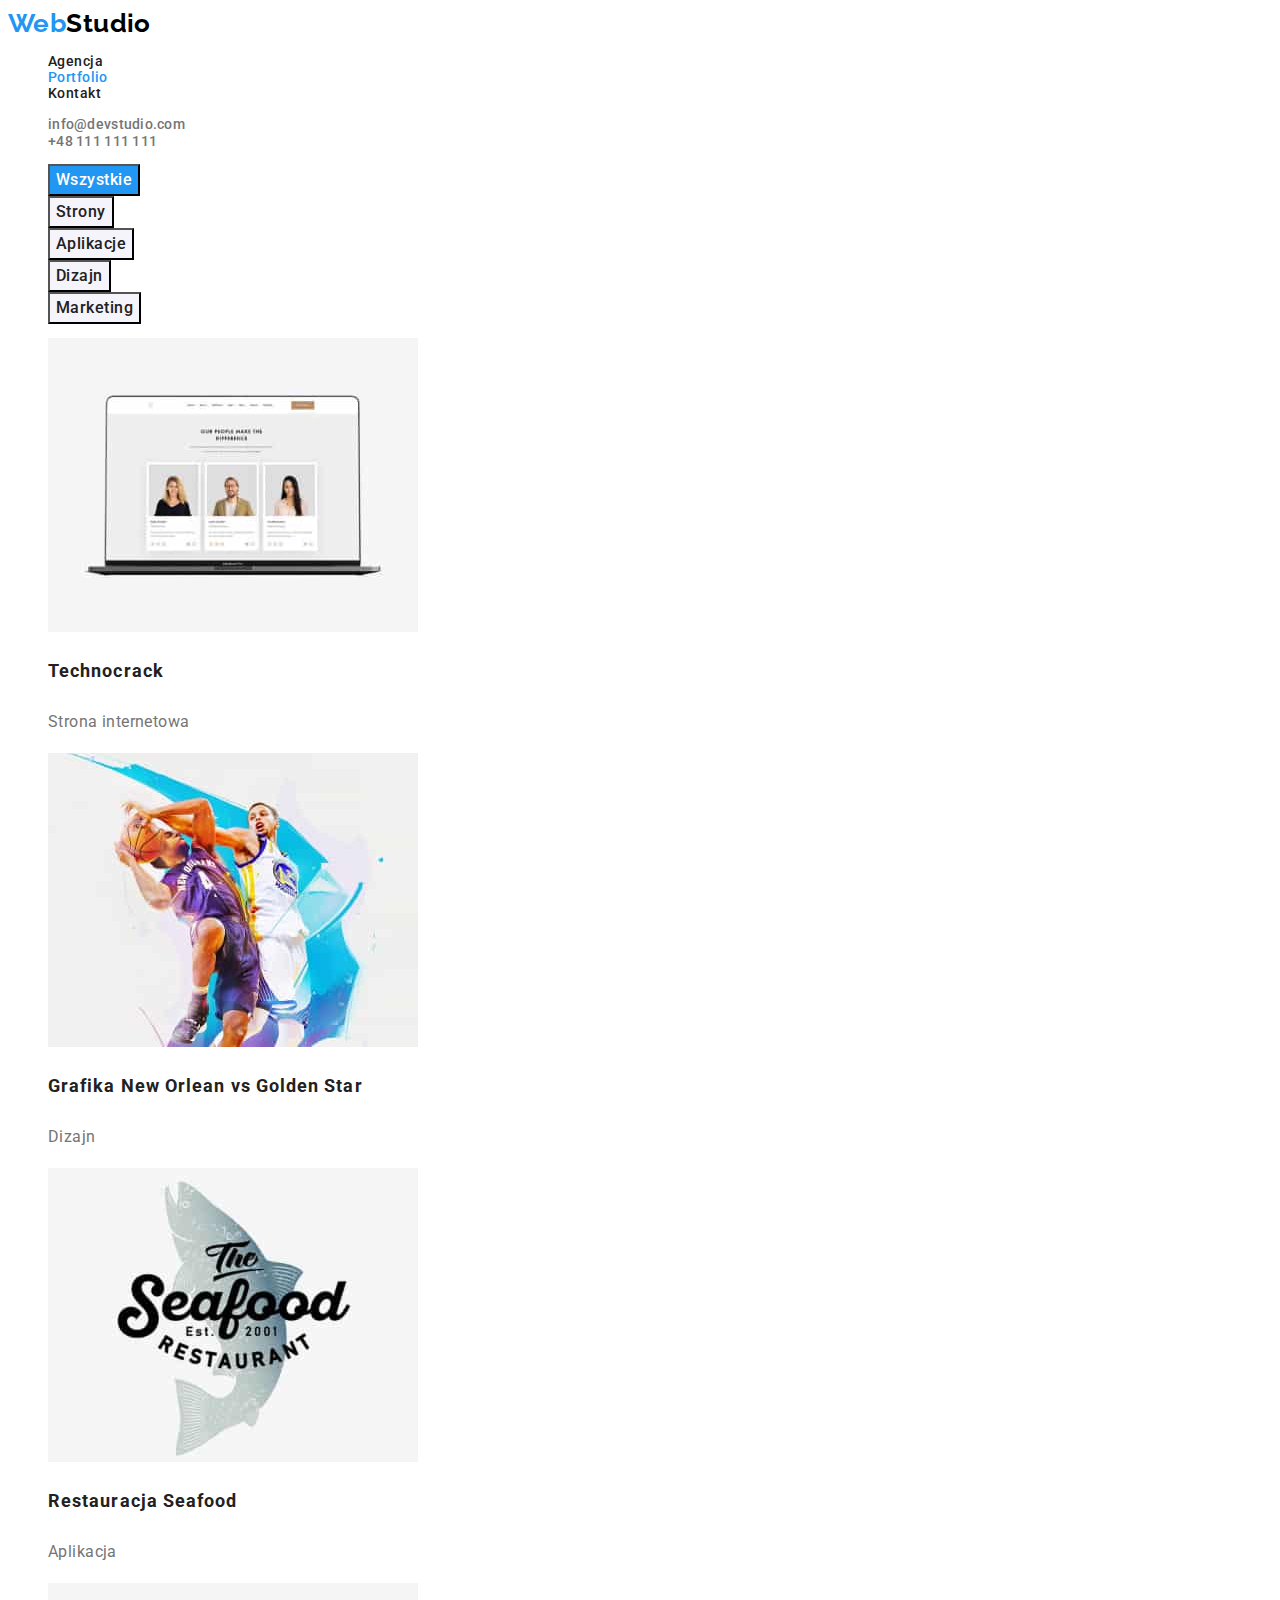
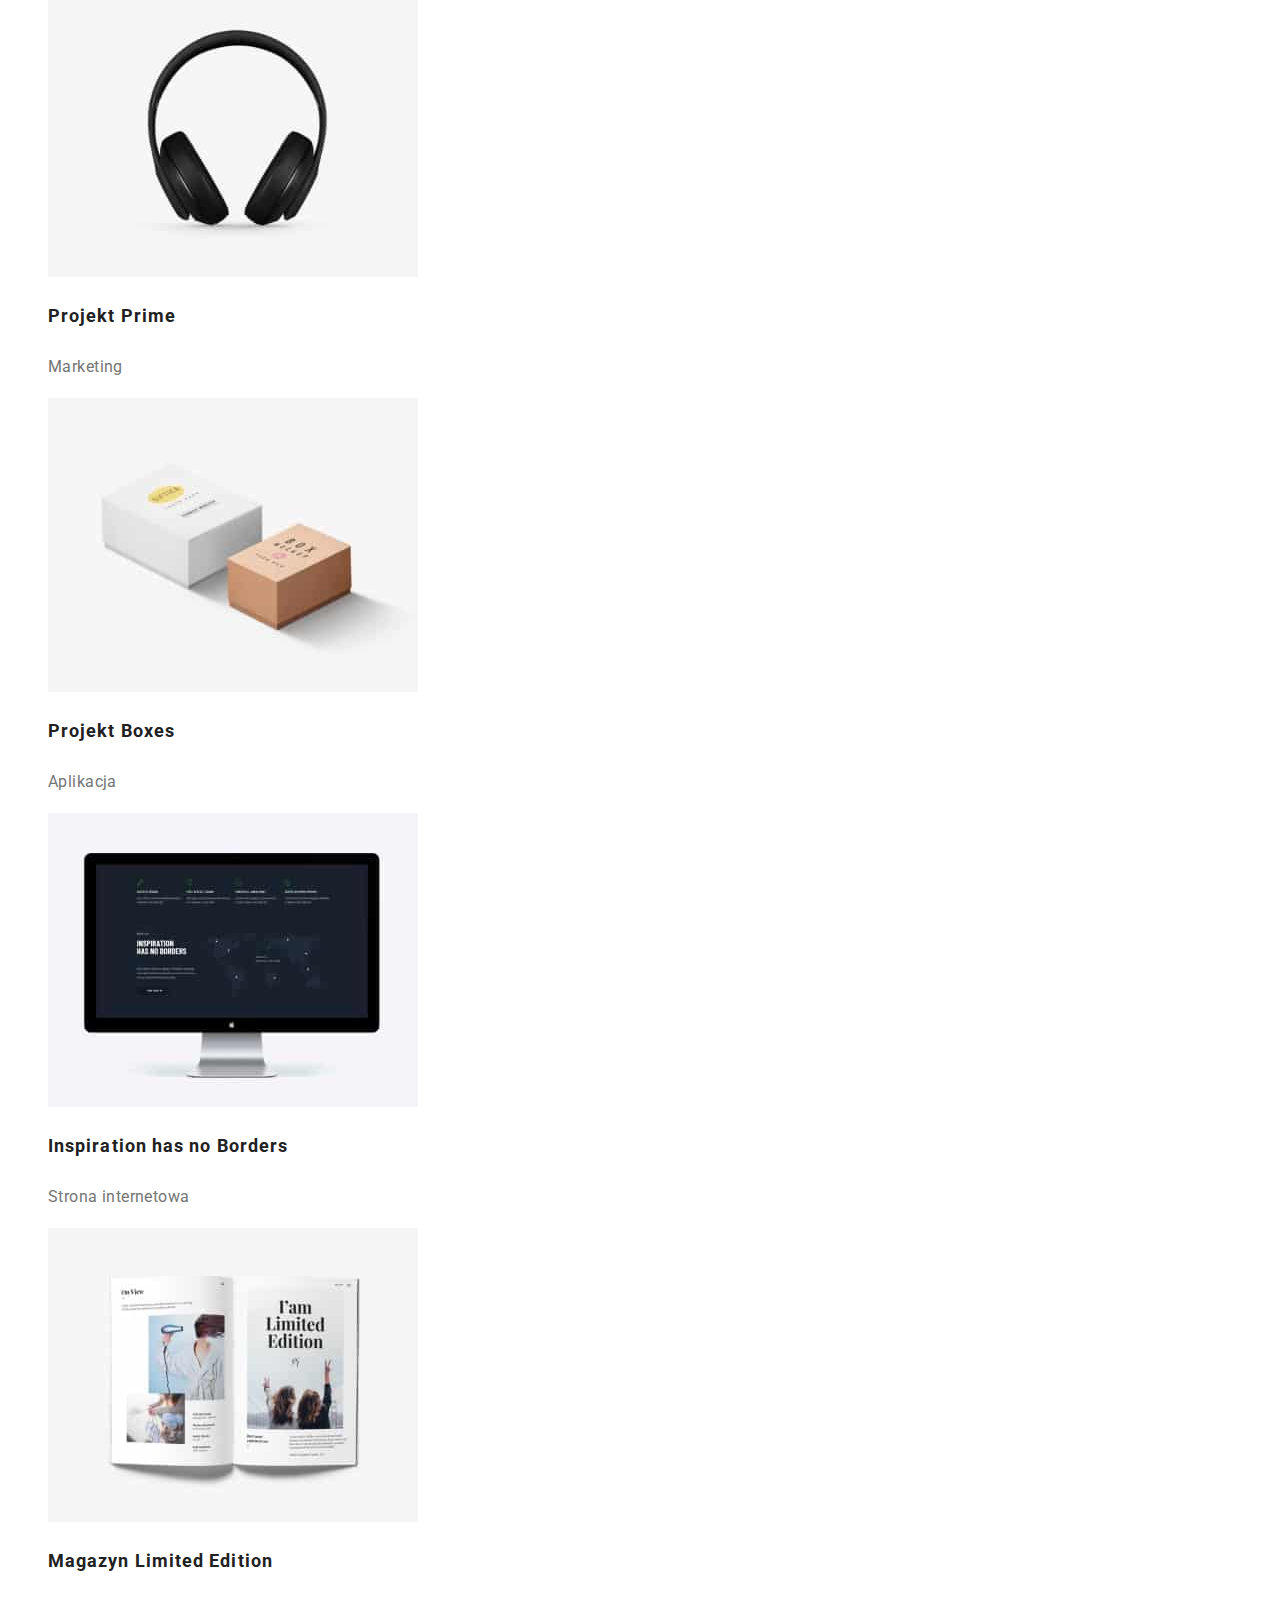
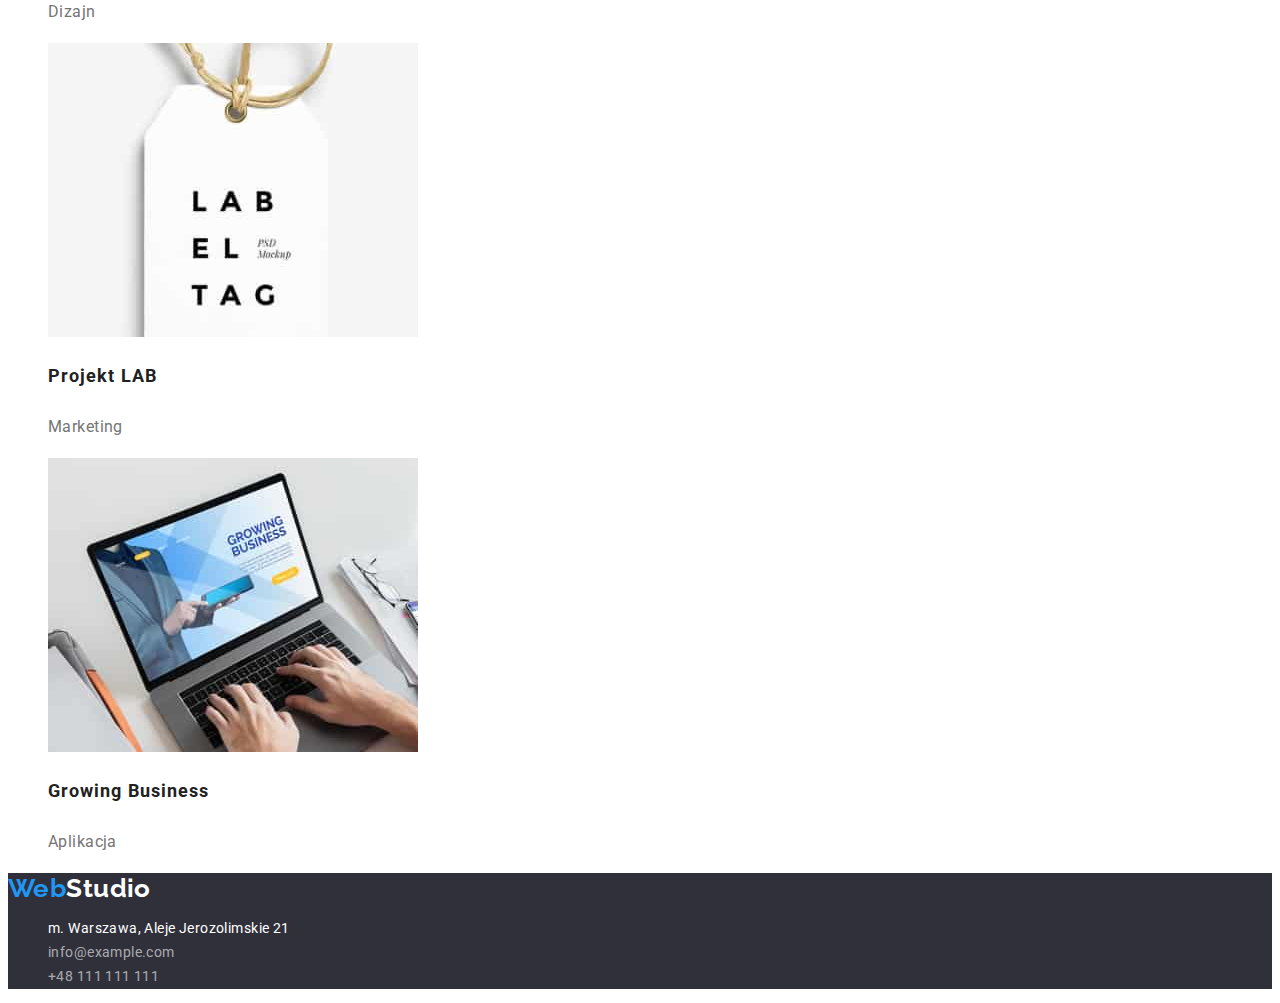
==== portfolio.html @ e9c9cde5 "kopia repo2" ====
<!DOCTYPE html>
<html lang="pl">
	<head>
		<meta charset="UTF-8" />
		<meta http-equiv="X-UA-Compatible" content="IE=edge" />
		<meta name="WebStudio" content="width=device-width, initial-scale=1.0" />
		<title>Portfolio</title>
		<link rel="stylesheet" href="./css/styles.css" />
		<link rel="preconnect" href="https://fonts.googleapis.com" />
		<link rel="preconnect" href="https://fonts.gstatic.com" crossorigin />
		<link
			href="https://fonts.googleapis.com/css2?family=Raleway:wght@700&family=Roboto:wght@100;400;500;700;900&display=swap"
			rel="stylesheet"
		/>
	</head>
	<body>
		<header>
			<a href="index.html" class="logo"><span class="logo_first_word">Web</span>Studio</a>
			<nav>
				<ul>
					<li><a href="index.html" class="menu">Agencja</a></li>
					<li><a href="portfolio.html" class="menu current">Portfolio</a></li>
					<li><a href="#" class="menu">Kontakt</a></li>
				</ul>
			</nav>
			<ul>
				<li><a href="mailto:info@devstudio.com" class="address_top_email">info@devstudio.com</a></li>
				<li><a href="tel:+48111111111" class="address_top_tel">+48 111 111 111</a></li>
			</ul>
		</header>

		<main>
			<section>
				<h1 class="visually-hidden">Moje portfolio</h1>
				<ul>
					<li><button type="button" class="buttons buttons_current">Wszystkie</button></li>
					<li><button type="button" class="buttons">Strony</button></li>
					<li><button type="button" class="buttons">Aplikacje</button></li>
					<li><button type="button" class="buttons">Dizajn</button></li>
					<li><button type="button" class="buttons">Marketing</button></li>
				</ul>

				<ul>
					<li>
						<img src="./images/portfolio/01technocrack.jpg" alt="technocrack" width="370" height="294" />
						<h3 class="image_title">Technocrack</h3>
						<p class="image_description">Strona internetowa</p>
					</li>
					<li>
						<img src="./images/portfolio/02neworlean.jpg" alt="New Orlean" width="370" height="294" />
						<h3 class="image_title">Grafika New Orlean vs Golden Star</h3>
						<p class="image_description">Dizajn</p>
					</li>
					<li>
						<img src="./images/portfolio/03seafood.jpg" alt="seafood" width="370" height="294" />
						<h3 class="image_title">Restauracja Seafood</h3>
						<p class="image_description">Aplikacja</p>
					</li>
					<li>
						<img src="./images/portfolio/04prime.jpg" alt="prime" width="370" height="294" />
						<h3 class="image_title">Projekt Prime</h3>
						<p class="image_description">Marketing</p>
					</li>
					<li>
						<img src="./images/portfolio/05boxes.jpg" alt="boxes" width="370" height="294" />
						<h3 class="image_title">Projekt Boxes</h3>
						<p class="image_description">Aplikacja</p>
					</li>
					<li>
						<img src="./images/portfolio/06inspiration.jpg" alt="inspiration" width="370" height="294" />
						<h3 class="image_title">Inspiration has no Borders</h3>
						<p class="image_description">Strona internetowa</p>
					</li>
					<li>
						<img src="./images/portfolio/07magazyn.jpg" alt="magazyn" width="370" height="294" />
						<h3 class="image_title">Magazyn Limited Edition</h3>
						<p class="image_description">Dizajn</p>
					</li>
					<li>
						<img src="./images/portfolio/08lab.jpg" alt="lab" width="370" height="294" />
						<h3 class="image_title">Projekt LAB</h3>
						<p class="image_description">Marketing</p>
					</li>
					<li>
						<img src="./images/portfolio/09business.jpg" alt="business" width="370" height="294" />
						<h3 class="image_title">Growing Business</h3>
						<p class="image_description">Aplikacja</p>
					</li>
				</ul>
			</section>
		</main>

		<footer class="footer-background">
			<a href="index.html" class="logo">
				<span class="logo_first_word">Web</span><span class="logo_second_word_footer">Studio</span>
			</a>
			<address class="footer-delete-italic">
				<ul>
					<li>
						<a
							href="https://goo.gl/maps/itPmvaoKHj2uYjHUA"
							target="_blank"
							rel="nofollow noopener noreferrer"
							class="footer-address"
						>
							m. Warszawa, Aleje Jerozolimskie 21
						</a>
					</li>
					<li>
						<a href="mailto:info@example.com" class="footer_mail_tel">info@example.com</a>
					</li>
					<li><a href="tel:+48111111111" class="footer_mail_tel">+48 111 111 111</a></li>
				</ul>
			</address>
		</footer>
	</body>
</html>
---- css/styles.css ----
/* font-family: 'Raleway', sans-serif;
font-family: 'Roboto', sans-serif; test*/

:root {
	--main-text-color: #212121;
	--secondary-text-color: #fff;
	--owner-text-color: #757575;
	--accent-color: #2196f3;
	--contener-color: #eeeeee;
	--logo-color-text: #000;
	--buttons-port-color: #f5f4fa;
	--footer-text-color: rgba(255, 255, 255, 0.6);
	--background-footer-color: #2f303a;
	--background-section: #e5e5e5;
	--line-color: #ececec;
	--backround-color: #fff;
	--icon-color: #afb1b8;
	--main-font: "Roboto", sans-serif;
}

body {
	background-color: var(--backround-color);
	color: var(--main-text-color);
	font-family: var(--main-font);
	font-size: 14px;
	letter-spacing: 0.03em;
}

.logo {
	font-family: "Raleway", sans-serif;
	font-size: 26px;
	line-height: 1.1738;
	font-weight: 700;
	color: var(--logo-color-text);
}
.logo_first_word {
	color: #2196f3;
}
.logo_second_word_footer {
	color: rgba(255, 255, 255, 1);
}
.logo_second_word_footer:hover {
	color: var(--accent-color);
}

.menu {
	font-size: 14px;
	line-height: 1.1721;
	font-weight: 500;
	color: var(--main-text-color); /*- zalecenie Ivana - ale chyba jednak nie?*/
}

.current {
	color: var(--accent-color);
}

.address_top_email {
	font-weight: 500;
	font-size: 14px;
	line-height: 1.14;
	letter-spacing: 0.02em;
	color: var(--owner-text-color);
}
.address_top_tel {
	font-weight: 500;
	font-size: 14px;
	line-height: 1.14;
	letter-spacing: 0.02em;
	color: var(--owner-text-color);
}

a {
	text-decoration: none;
}

.button_page1 {
	background-color: #2196f3;
	color: #ffffff;
	font-weight: 700;
	font-size: 16px;
	line-height: 1.88;
	display: flex;
	align-items: center;
	text-align: center;
	letter-spacing: 0.06em;
	cursor: pointer;
	font-family: inherit;
}
.button_page1:hover {
	color: #000;
}

.text_on_banner_page1 {
	font-weight: 900;
	font-size: 44px;
	line-height: 1.36;
	text-align: center;
	letter-spacing: 0.06em;
	text-transform: uppercase;
	color: rgba(255, 255, 255, 1);
}

header a:hover,
footer a:hover,
menu:hover {
	color: var(--accent-color);
}

.buttons {
	cursor: pointer;
	font-family: inherit;
	font-size: 16px;
	line-height: 1.625;
	font-weight: 500;
	background-color: var(--buttons-port-color);
	letter-spacing: 0.03em;
	color: var(--main-text-color);
}
.buttons:hover {
	background-color: #2196f3;
	color: #fff;
}
.buttons_current {
	background-color: #2196f3;
	color: #fff;
}

ul {
	list-style-type: none;
}
.image_title {
	font-size: 18px;
	line-height: 2;
	font-weight: 700;
	letter-spacing: 0.06em;
}
.image_description {
	font-size: 16px;
	line-height: 1.875;
	font-weight: 400;
	color: #757575;
}
.footer-address {
	font-weight: 400;
	line-height: 1.71;
	color: #fff;
}
.footer-delete-italic {
	font-style: normal;
	/* usuwam domyślny styl ITALIC dla <address> */
}
.footer-background {
	background-color: var(--background-footer-color);
}

.footer_mail_tel {
	color: rgba(255, 255, 255, 0.6);
	line-height: 1.71;
	font-weight: 400;
}
.light_background {
	background-color: var(--background-section);
}
.dark_background {
	background-color: var(--background-footer-color);
}
.team_background {
	background-color: var(--buttons-port-color);
}

.lorem-style {
	font-weight: 700;
	font-size: 14px;
	line-height: 1.14;
	letter-spacing: 0.03em;
	text-transform: uppercase;
}
.lorem-text {
	line-height: 1.71;
	color: #757575;
}
.section-title {
	font-weight: 700;
	font-size: 36px;
	line-height: 1.16;
	text-align: center;
	letter-spacing: 0.03em;
	color: #212121;
}
.name {
	font-weight: 500;
	font-size: 16px;
	line-height: 1.18;
	text-align: center;
	letter-spacing: 0.03em;
}
.description {
	font-weight: 400;
	font-size: 16px;
	line-height: 1.18;
	text-align: center;
	letter-spacing: 0.03em;
	color: #757575;
}
.visually-hidden {
	position: absolute;
	width: 1px;
	height: 1px;
	margin: -1px;
	border: 0;
	padding: 0;

	white-space: nowrap;
	clip-path: inset(100%);
	clip: rect(0 0 0 0);
	overflow: hidden;
}
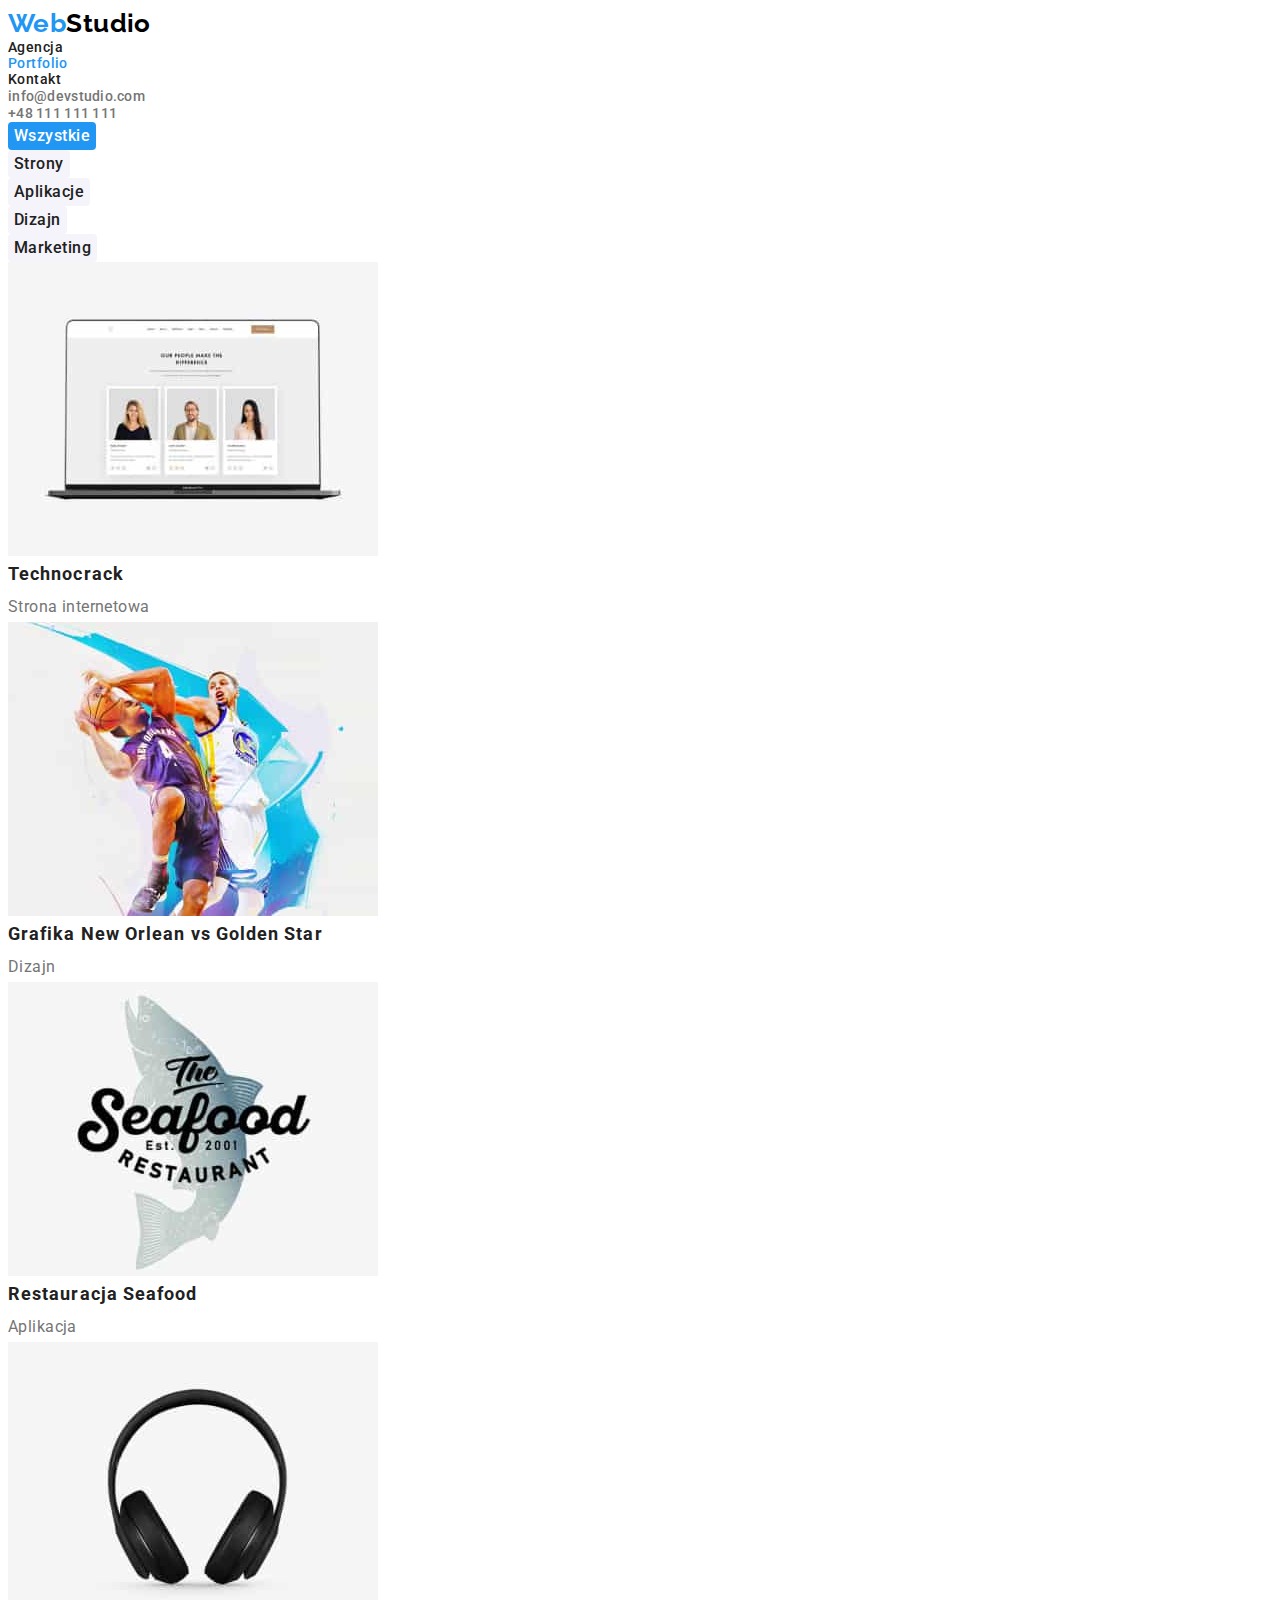
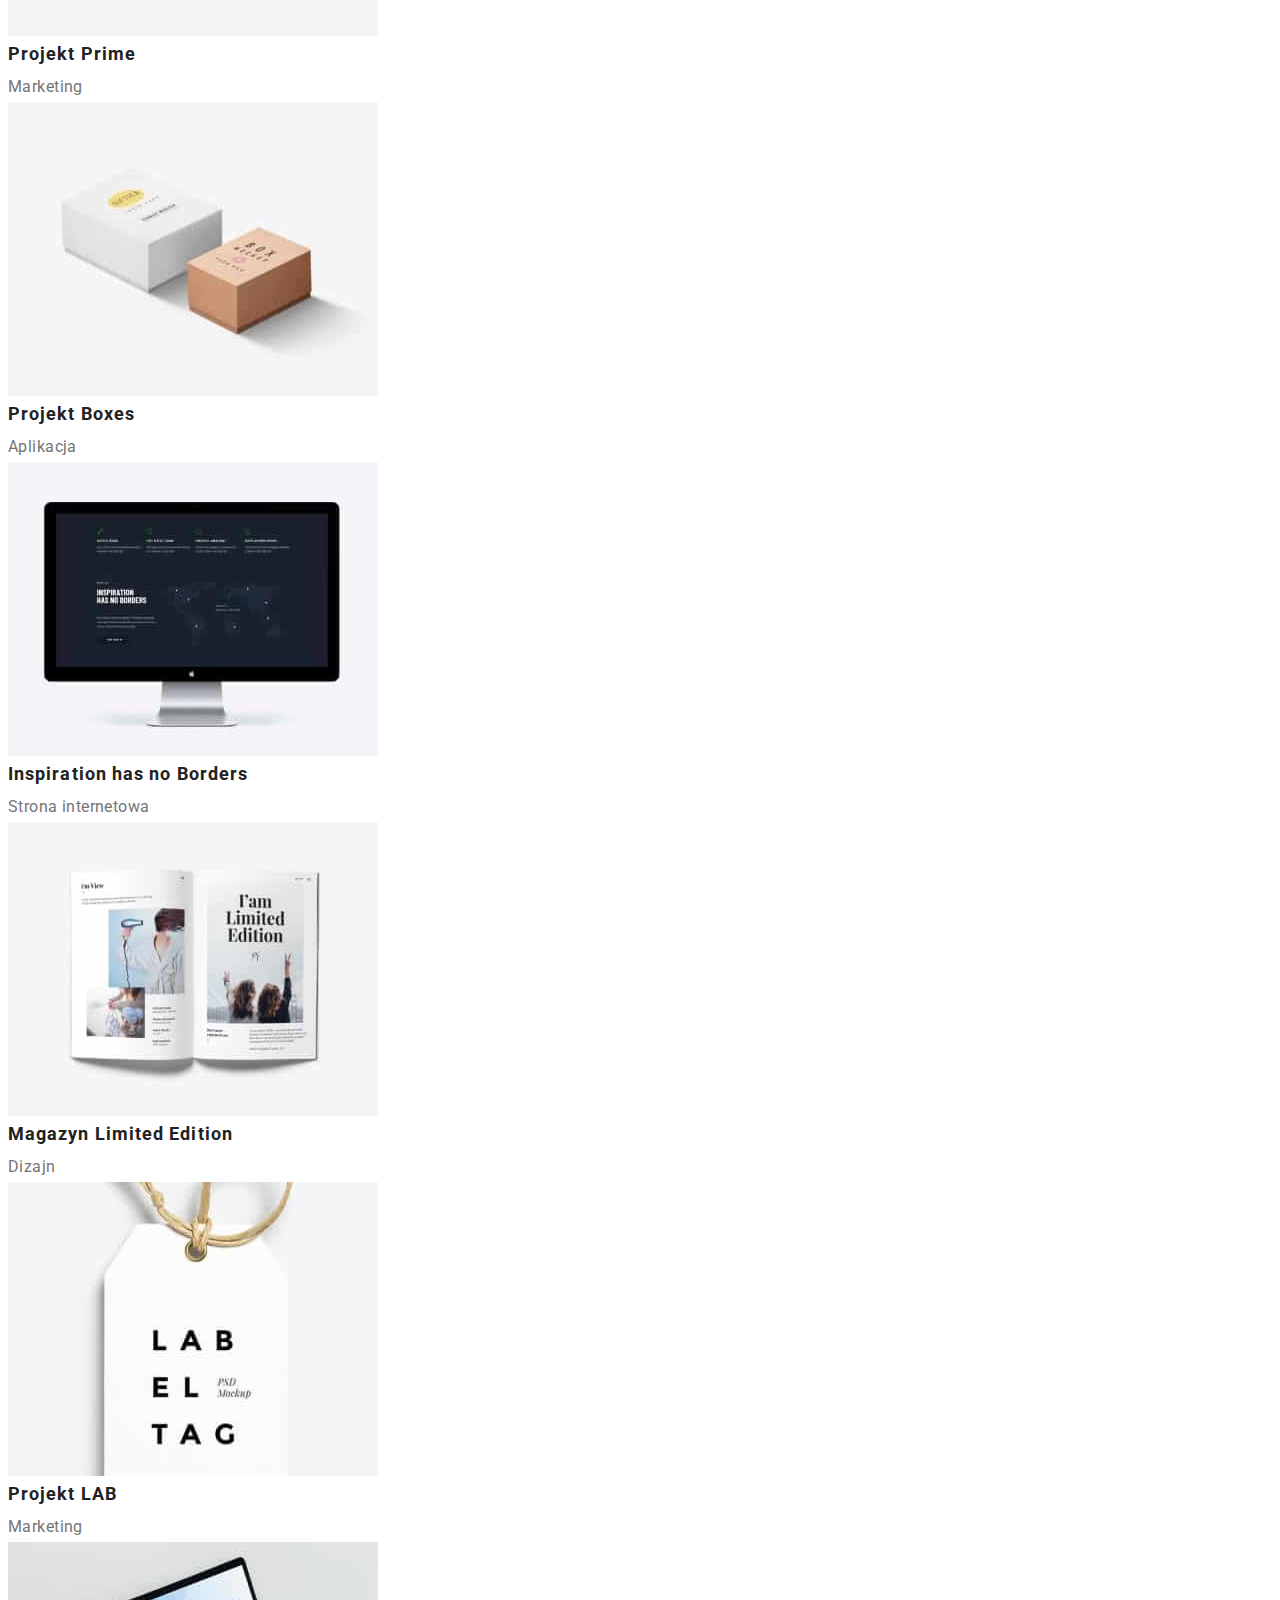
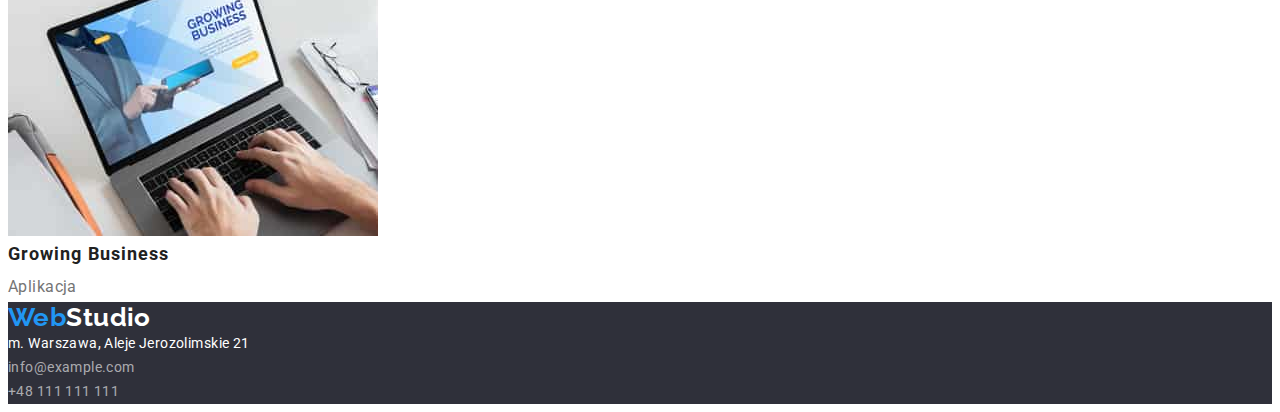
==== commit 51b9cf92: "5II flex1" ====
--- a/portfolio.html
+++ b/portfolio.html
@@ -5,6 +5,13 @@
 		<meta http-equiv="X-UA-Compatible" content="IE=edge" />
 		<meta name="WebStudio" content="width=device-width, initial-scale=1.0" />
 		<title>Portfolio</title>
+		<link
+			rel="stylesheet"
+			href="https://cdnjs.cloudflare.com/ajax/libs/modern-normalize/1.1.0/modern-normalize.min.css"
+			integrity="sha512-wpPYUAdjBVSE4KJnH1VR1HeZfpl1ub8YT/NKx4PuQ5NmX2tKuGu6U/JRp5y+Y8XG2tV+wKQpNHVUX03MfMFn9Q=="
+			crossorigin="anonymous"
+			referrerpolicy="no-referrer"
+		/>
 		<link rel="stylesheet" href="./css/styles.css" />
 		<link rel="preconnect" href="https://fonts.googleapis.com" />
 		<link rel="preconnect" href="https://fonts.gstatic.com" crossorigin />
--- a/css/styles.css
+++ b/css/styles.css
@@ -26,6 +26,54 @@
 	letter-spacing: 0.03em;
 }
 
+h1,
+h2,
+h3,
+h4,
+h5,
+h6,
+p {
+	margin: 0;
+}
+img {
+	display: block;
+	max-width: 100%;
+	height: auto;
+}
+ul,
+ol {
+	list-style: none;
+	padding-left: 0;
+	margin: 0;
+}
+a {
+	text-decoration: none;
+}
+address {
+	font-style: normal;
+}
+button {
+	display: block;
+	cursor: pointer;
+	border: none;
+	border-radius: 4px;
+}
+.section {
+	padding-top: 94px;
+	padding-bottom: 94px;
+	display: flex;
+}
+
+.container {
+	width: 1200px;
+	margin: 0 auto;
+	padding: 0 15px;
+}
+
+.header {
+	display: flex;
+}
+
 .logo {
 	font-family: "Raleway", sans-serif;
 	font-size: 26px;
@@ -69,10 +117,6 @@
 	color: var(--owner-text-color);
 }
 
-a {
-	text-decoration: none;
-}
-
 .button_page1 {
 	background-color: #2196f3;
 	color: #ffffff;
@@ -125,9 +169,6 @@
 	color: #fff;
 }
 
-ul {
-	list-style-type: none;
-}
 .image_title {
 	font-size: 18px;
 	line-height: 2;
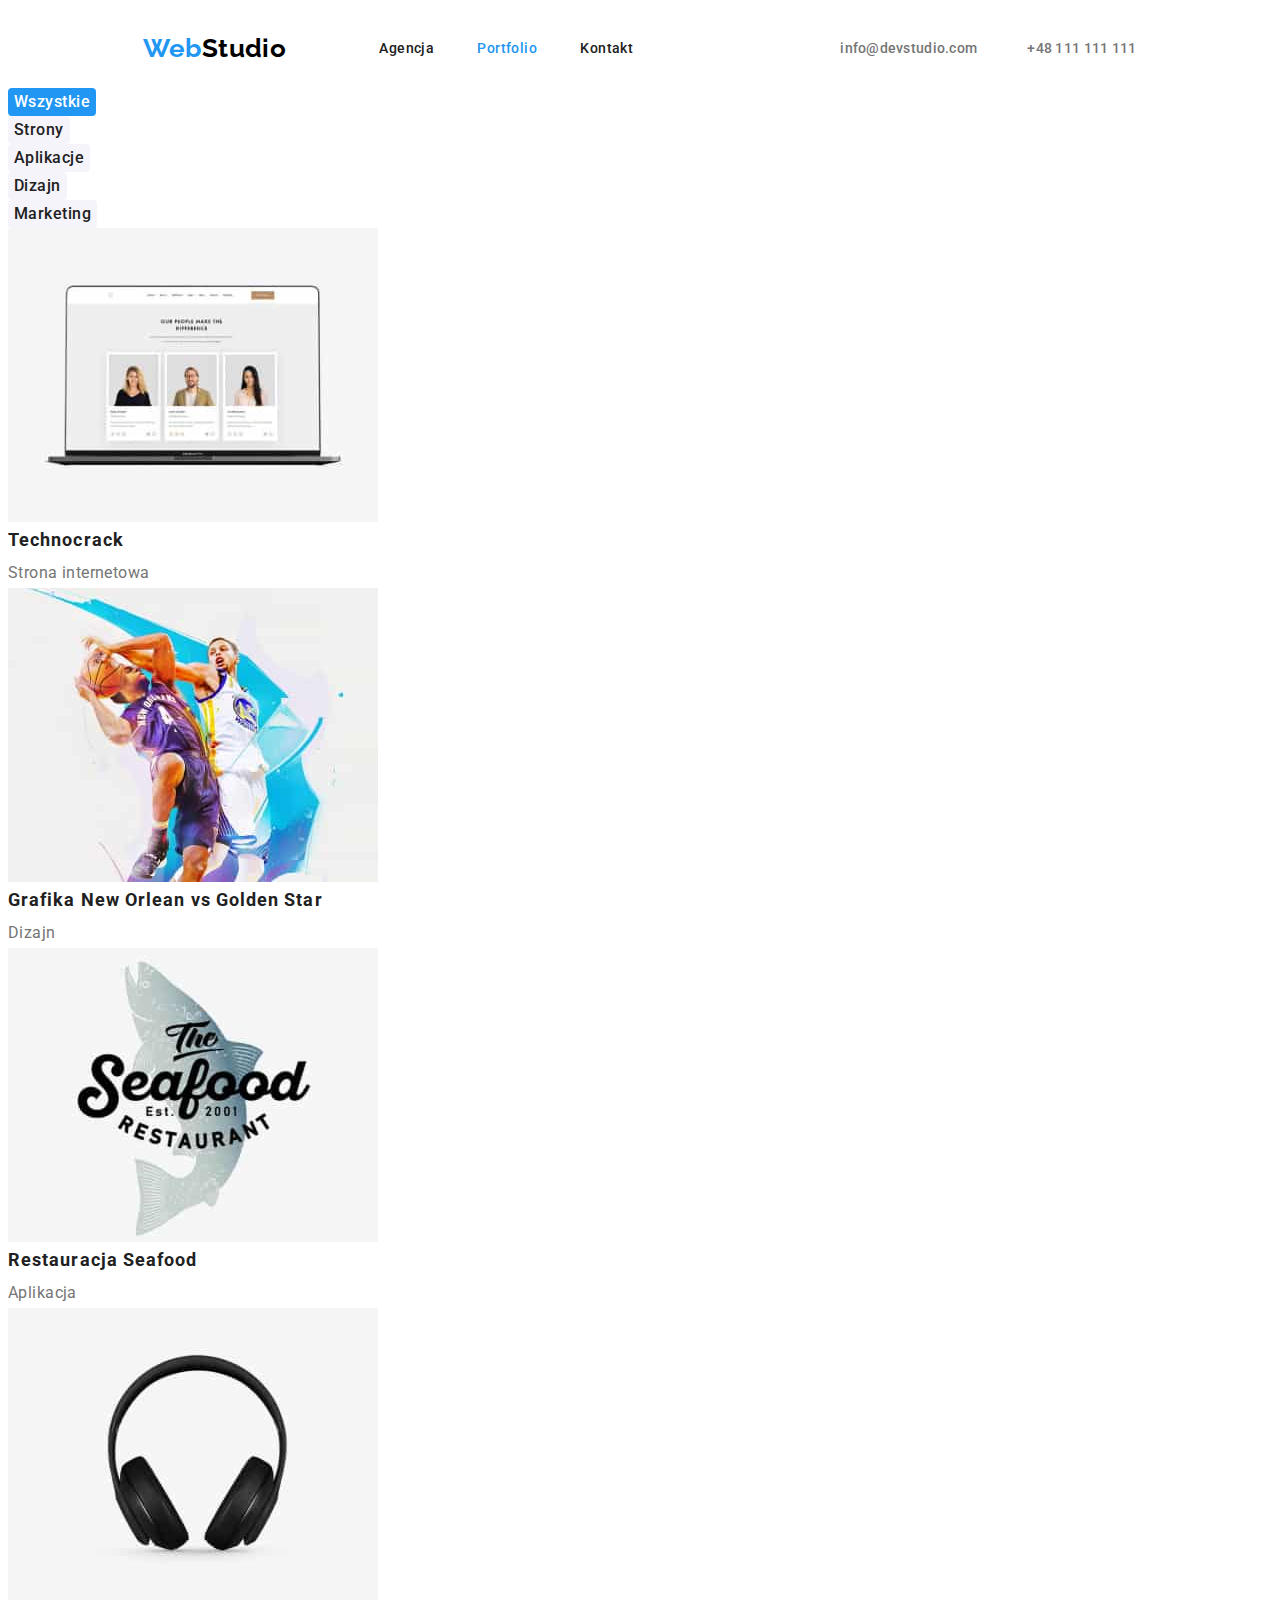
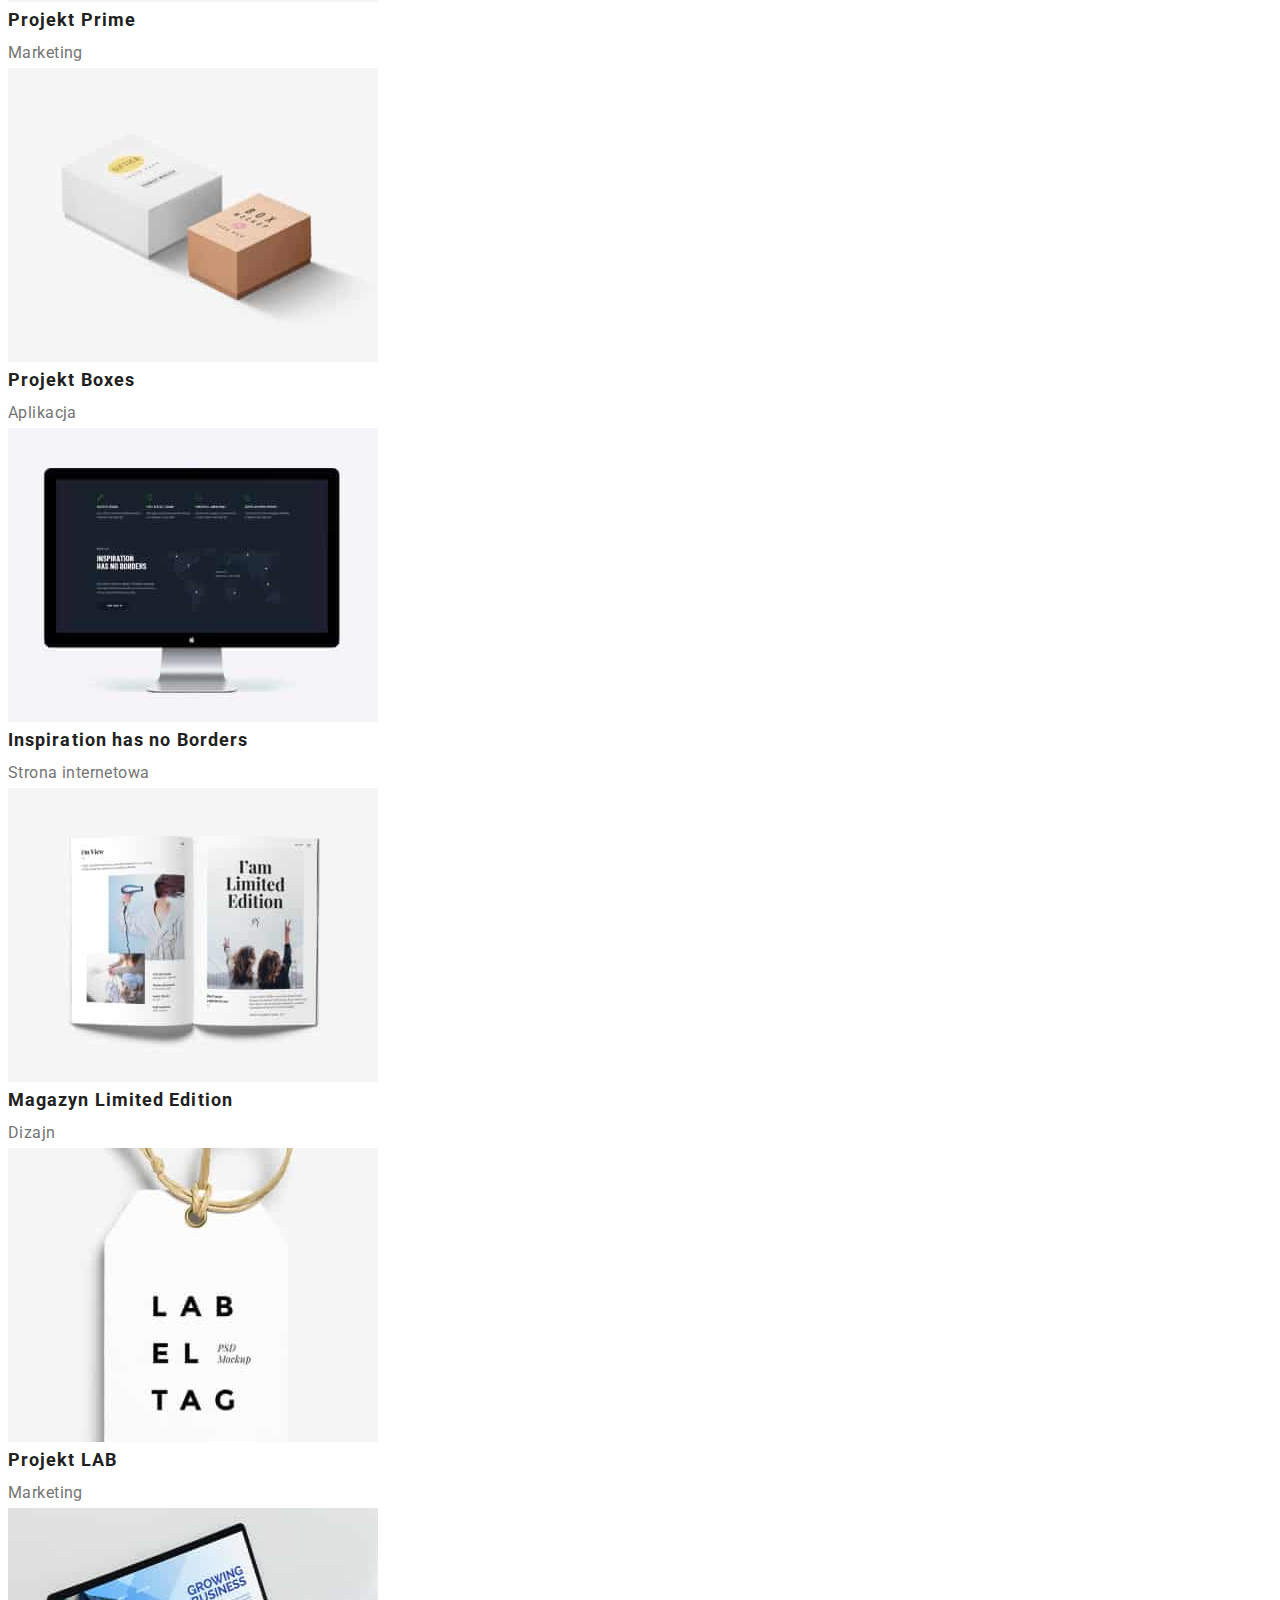
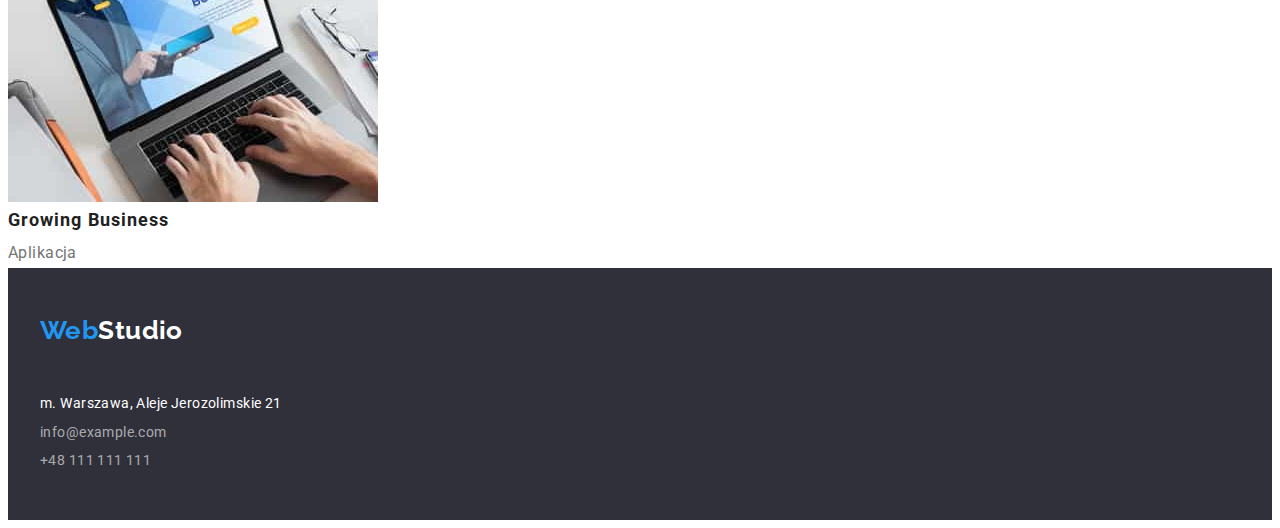
==== commit 558a0308: "str 1 gotowe" ====
--- a/portfolio.html
+++ b/portfolio.html
@@ -22,18 +22,26 @@
 	</head>
 	<body>
 		<header>
-			<a href="index.html" class="logo"><span class="logo_first_word">Web</span>Studio</a>
-			<nav>
-				<ul>
-					<li><a href="index.html" class="menu">Agencja</a></li>
-					<li><a href="portfolio.html" class="menu current">Portfolio</a></li>
-					<li><a href="#" class="menu">Kontakt</a></li>
-				</ul>
-			</nav>
-			<ul>
-				<li><a href="mailto:info@devstudio.com" class="address_top_email">info@devstudio.com</a></li>
-				<li><a href="tel:+48111111111" class="address_top_tel">+48 111 111 111</a></li>
-			</ul>
+			<div class="container">
+				<div class="header">
+					<div class="header-left">
+						<div class="header-logo">
+							<a href="index.html" class="logo"><span class="logo_first_word">Web</span>Studio</a>
+						</div>
+						<nav>
+							<ul>
+								<li><a href="index.html" class="menu">Agencja</a></li>
+								<li><a href="portfolio.html" class="menu current">Portfolio</a></li>
+								<li><a href="#" class="menu">Kontakt</a></li>
+							</ul>
+						</nav>
+					</div>
+					<ul class="header-right">
+						<li><a href="mailto:info@devstudio.com" class="address_top_email">info@devstudio.com</a></li>
+						<li><a href="tel:+48111111111" class="address_top_tel">+48 111 111 111</a></li>
+					</ul>
+				</div>
+			</div>
 		</header>
 
 		<main>
@@ -98,27 +106,31 @@
 		</main>
 
 		<footer class="footer-background">
-			<a href="index.html" class="logo">
-				<span class="logo_first_word">Web</span><span class="logo_second_word_footer">Studio</span>
-			</a>
-			<address class="footer-delete-italic">
-				<ul>
-					<li>
-						<a
-							href="https://goo.gl/maps/itPmvaoKHj2uYjHUA"
-							target="_blank"
-							rel="nofollow noopener noreferrer"
-							class="footer-address"
-						>
-							m. Warszawa, Aleje Jerozolimskie 21
-						</a>
-					</li>
-					<li>
-						<a href="mailto:info@example.com" class="footer_mail_tel">info@example.com</a>
-					</li>
-					<li><a href="tel:+48111111111" class="footer_mail_tel">+48 111 111 111</a></li>
-				</ul>
-			</address>
+			<div class="container">
+				<div class="footer-layout">
+					<a href="index.html" class="logo">
+						<span class="logo_first_word">Web</span><span class="logo_second_word_footer">Studio</span>
+					</a>
+					<address class="footer-delete-italic">
+						<ul class="address-layout">
+							<li>
+								<a
+									href="https://goo.gl/maps/itPmvaoKHj2uYjHUA"
+									target="_blank"
+									rel="nofollow noopener noreferrer"
+									class="footer-address"
+								>
+									m. Warszawa, Aleje Jerozolimskie 21
+								</a>
+							</li>
+							<li>
+								<a href="mailto:info@example.com" class="footer_mail_tel">info@example.com</a>
+							</li>
+							<li><a href="tel:+48111111111" class="footer_mail_tel">+48 111 111 111</a></li>
+						</ul>
+					</address>
+				</div>
+			</div>
 		</footer>
 	</body>
 </html>
--- a/css/styles.css
+++ b/css/styles.css
@@ -63,6 +63,9 @@
 	padding-bottom: 94px;
 	display: flex;
 }
+.no-padding-top {
+	padding-top: 0;
+}
 
 .container {
 	width: 1200px;
@@ -70,8 +73,37 @@
 	padding: 0 15px;
 }
 
+.menu-flex {
+	display: flex;
+	align-items: center;
+}
+header nav ul {
+	display: flex;
+	align-items: center;
+	justify-content: space-between;
+	width: 254px;
+	height: 16px;
+}
+
 .header {
 	display: flex;
+	justify-content: space-around;
+	align-items: center;
+	height: 80px;
+}
+.header-left {
+	display: flex;
+	align-items: center;
+	justify-content: flex-start;
+}
+.header-logo {
+	padding-right: 93px;
+}
+
+.header-right {
+	display: flex;
+	align-items: center;
+	justify-content: flex-end;
 }
 
 .logo {
@@ -80,6 +112,7 @@
 	line-height: 1.1738;
 	font-weight: 700;
 	color: var(--logo-color-text);
+	width: 145px;
 }
 .logo_first_word {
 	color: #2196f3;
@@ -115,6 +148,15 @@
 	line-height: 1.14;
 	letter-spacing: 0.02em;
 	color: var(--owner-text-color);
+	padding-left: 50px;
+}
+
+.hero-layout {
+	display: flex;
+	flex-direction: column;
+	justify-content: center;
+	align-items: center;
+	height: 600px;
 }
 
 .button_page1 {
@@ -123,12 +165,12 @@
 	font-weight: 700;
 	font-size: 16px;
 	line-height: 1.88;
-	display: flex;
-	align-items: center;
-	text-align: center;
 	letter-spacing: 0.06em;
 	cursor: pointer;
 	font-family: inherit;
+	width: 200px;
+	height: 50px;
+	text-align: center;
 }
 .button_page1:hover {
 	color: #000;
@@ -142,6 +184,8 @@
 	letter-spacing: 0.06em;
 	text-transform: uppercase;
 	color: rgba(255, 255, 255, 1);
+	padding-bottom: 30px;
+	width: 696px;
 }
 
 header a:hover,
@@ -169,6 +213,51 @@
 	color: #fff;
 }
 
+.lorem-layout {
+	display: flex;
+	gap: 30px;
+}
+.lorem-layout li {
+	flex-basis: 270px;
+}
+.what-we-do-images {
+	display: flex;
+	flex-direction: row;
+	justify-content: space-between;
+	align-items: flex-end;
+	width: 1170px;
+}
+
+.what-we-do-layout {
+	display: flex;
+	flex-direction: column;
+	justify-content: space-between;
+	align-items: center;
+	height: 386px;
+}
+
+.team-layout {
+	height: 648px;
+	display: flex;
+	flex-direction: column;
+	justify-content: space-around;
+	justify-items: center;
+}
+.team-layout ul {
+	display: flex;
+	height: 368px;
+	justify-content: space-between;
+}
+.team-layout ul li {
+	background-color: #ffffff;
+}
+.image-desc {
+	display: flex;
+	flex-direction: column;
+	justify-content: space-evenly;
+	height: 108px;
+}
+
 .image_title {
 	font-size: 18px;
 	line-height: 2;
@@ -180,6 +269,18 @@
 	line-height: 1.875;
 	font-weight: 400;
 	color: #757575;
+}
+.footer-layout {
+	display: flex;
+	flex-direction: column;
+	justify-content: space-evenly;
+	height: 252px;
+}
+.address-layout {
+	height: 81px;
+	display: flex;
+	flex-direction: column;
+	justify-content: space-between;
 }
 .footer-address {
 	font-weight: 400;
@@ -192,6 +293,7 @@
 }
 .footer-background {
 	background-color: var(--background-footer-color);
+	height: 252px;
 }
 
 .footer_mail_tel {
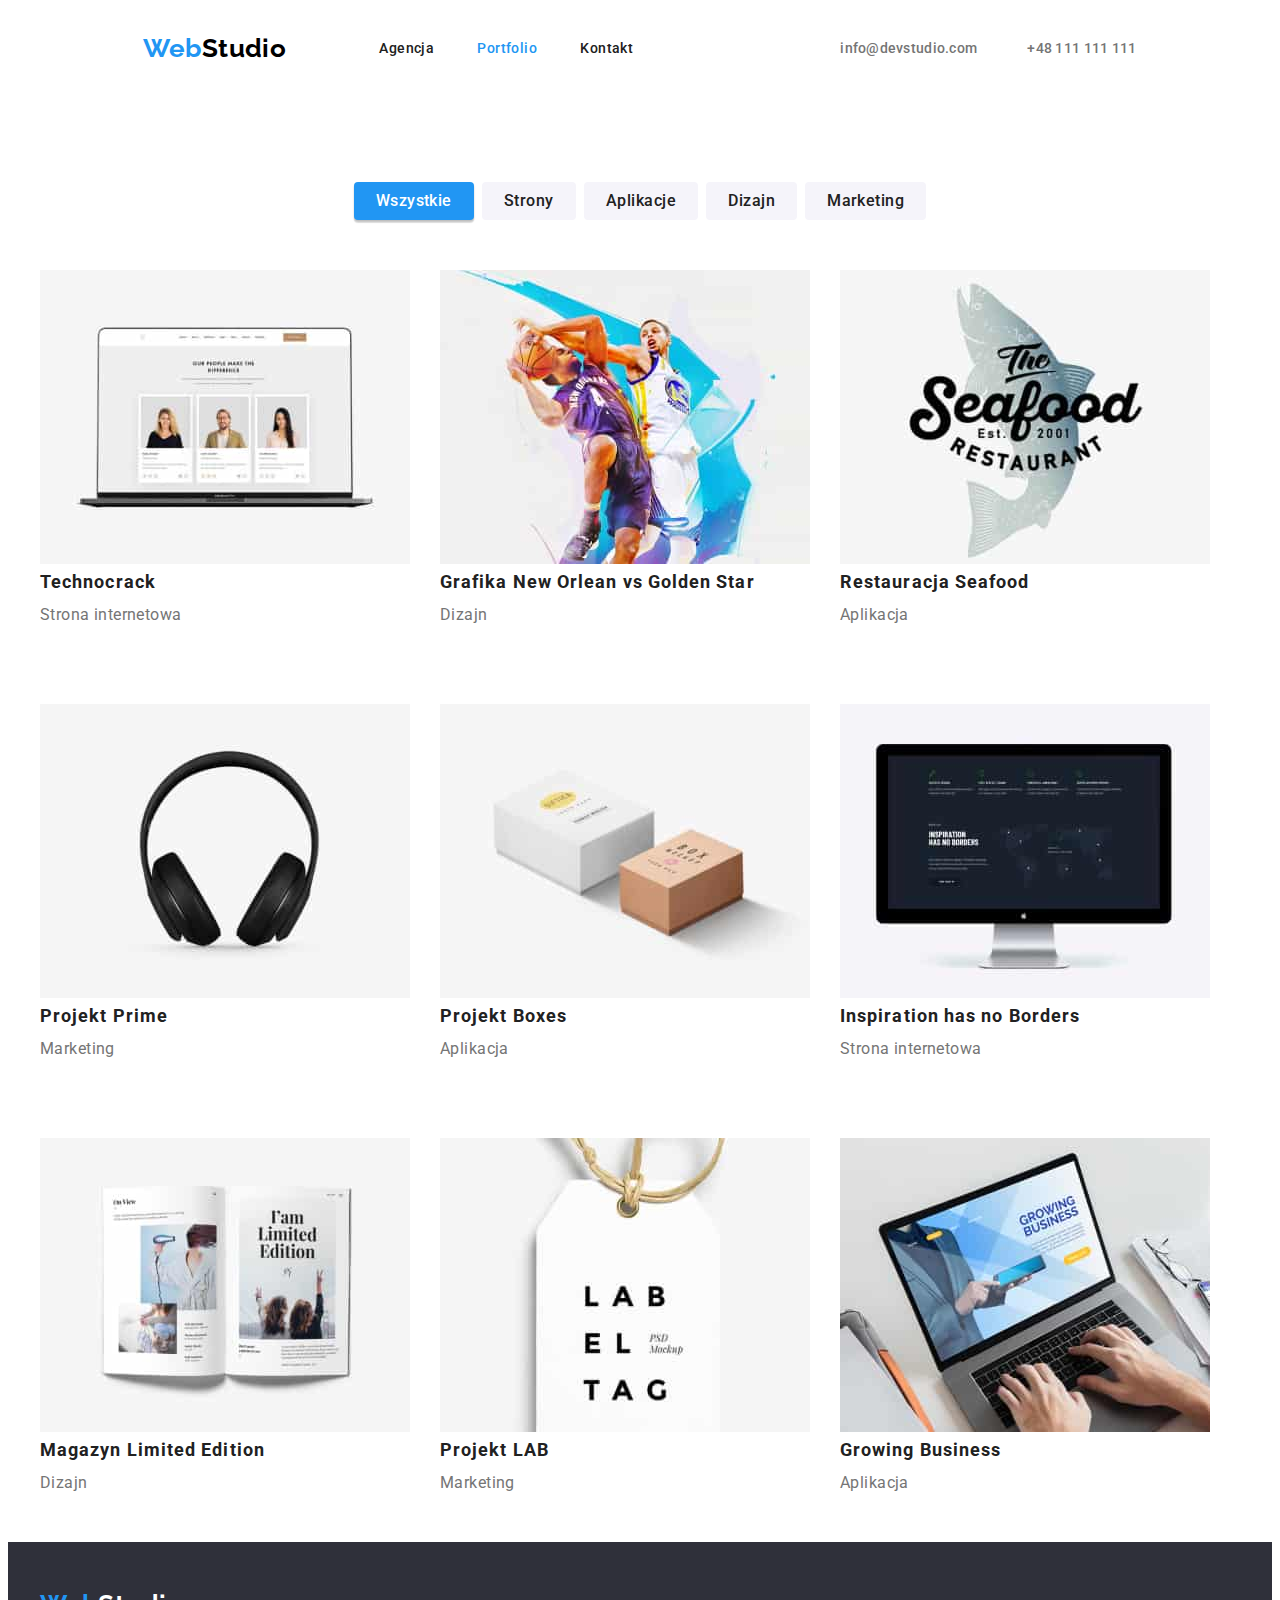
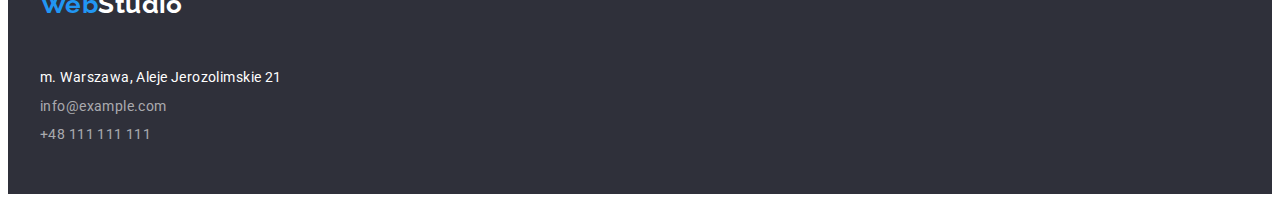
==== commit 60f145a9: "str2 etap 1" ====
--- a/portfolio.html
+++ b/portfolio.html
@@ -45,63 +45,65 @@
 		</header>
 
 		<main>
-			<section>
-				<h1 class="visually-hidden">Moje portfolio</h1>
-				<ul>
-					<li><button type="button" class="buttons buttons_current">Wszystkie</button></li>
-					<li><button type="button" class="buttons">Strony</button></li>
-					<li><button type="button" class="buttons">Aplikacje</button></li>
-					<li><button type="button" class="buttons">Dizajn</button></li>
-					<li><button type="button" class="buttons">Marketing</button></li>
-				</ul>
+			<section class="container">
+				<div class="portfolio-layout">
+					<h1 class="visually-hidden">Moje portfolio</h1>
+					<ul class="buttons-layout">
+						<li><button type="button" class="buttons buttons_current">Wszystkie</button></li>
+						<li><button type="button" class="buttons">Strony</button></li>
+						<li><button type="button" class="buttons">Aplikacje</button></li>
+						<li><button type="button" class="buttons">Dizajn</button></li>
+						<li><button type="button" class="buttons">Marketing</button></li>
+					</ul>
 
-				<ul>
-					<li>
-						<img src="./images/portfolio/01technocrack.jpg" alt="technocrack" width="370" height="294" />
-						<h3 class="image_title">Technocrack</h3>
-						<p class="image_description">Strona internetowa</p>
-					</li>
-					<li>
-						<img src="./images/portfolio/02neworlean.jpg" alt="New Orlean" width="370" height="294" />
-						<h3 class="image_title">Grafika New Orlean vs Golden Star</h3>
-						<p class="image_description">Dizajn</p>
-					</li>
-					<li>
-						<img src="./images/portfolio/03seafood.jpg" alt="seafood" width="370" height="294" />
-						<h3 class="image_title">Restauracja Seafood</h3>
-						<p class="image_description">Aplikacja</p>
-					</li>
-					<li>
-						<img src="./images/portfolio/04prime.jpg" alt="prime" width="370" height="294" />
-						<h3 class="image_title">Projekt Prime</h3>
-						<p class="image_description">Marketing</p>
-					</li>
-					<li>
-						<img src="./images/portfolio/05boxes.jpg" alt="boxes" width="370" height="294" />
-						<h3 class="image_title">Projekt Boxes</h3>
-						<p class="image_description">Aplikacja</p>
-					</li>
-					<li>
-						<img src="./images/portfolio/06inspiration.jpg" alt="inspiration" width="370" height="294" />
-						<h3 class="image_title">Inspiration has no Borders</h3>
-						<p class="image_description">Strona internetowa</p>
-					</li>
-					<li>
-						<img src="./images/portfolio/07magazyn.jpg" alt="magazyn" width="370" height="294" />
-						<h3 class="image_title">Magazyn Limited Edition</h3>
-						<p class="image_description">Dizajn</p>
-					</li>
-					<li>
-						<img src="./images/portfolio/08lab.jpg" alt="lab" width="370" height="294" />
-						<h3 class="image_title">Projekt LAB</h3>
-						<p class="image_description">Marketing</p>
-					</li>
-					<li>
-						<img src="./images/portfolio/09business.jpg" alt="business" width="370" height="294" />
-						<h3 class="image_title">Growing Business</h3>
-						<p class="image_description">Aplikacja</p>
-					</li>
-				</ul>
+					<ul class="images-layout">
+						<li>
+							<img src="./images/portfolio/01technocrack.jpg" alt="technocrack" width="370" height="294" />
+							<h3 class="image_title">Technocrack</h3>
+							<p class="image_description">Strona internetowa</p>
+						</li>
+						<li>
+							<img src="./images/portfolio/02neworlean.jpg" alt="New Orlean" width="370" height="294" />
+							<h3 class="image_title">Grafika New Orlean vs Golden Star</h3>
+							<p class="image_description">Dizajn</p>
+						</li>
+						<li>
+							<img src="./images/portfolio/03seafood.jpg" alt="seafood" width="370" height="294" />
+							<h3 class="image_title">Restauracja Seafood</h3>
+							<p class="image_description">Aplikacja</p>
+						</li>
+						<li>
+							<img src="./images/portfolio/04prime.jpg" alt="prime" width="370" height="294" />
+							<h3 class="image_title">Projekt Prime</h3>
+							<p class="image_description">Marketing</p>
+						</li>
+						<li>
+							<img src="./images/portfolio/05boxes.jpg" alt="boxes" width="370" height="294" />
+							<h3 class="image_title">Projekt Boxes</h3>
+							<p class="image_description">Aplikacja</p>
+						</li>
+						<li>
+							<img src="./images/portfolio/06inspiration.jpg" alt="inspiration" width="370" height="294" />
+							<h3 class="image_title">Inspiration has no Borders</h3>
+							<p class="image_description">Strona internetowa</p>
+						</li>
+						<li>
+							<img src="./images/portfolio/07magazyn.jpg" alt="magazyn" width="370" height="294" />
+							<h3 class="image_title">Magazyn Limited Edition</h3>
+							<p class="image_description">Dizajn</p>
+						</li>
+						<li>
+							<img src="./images/portfolio/08lab.jpg" alt="lab" width="370" height="294" />
+							<h3 class="image_title">Projekt LAB</h3>
+							<p class="image_description">Marketing</p>
+						</li>
+						<li>
+							<img src="./images/portfolio/09business.jpg" alt="business" width="370" height="294" />
+							<h3 class="image_title">Growing Business</h3>
+							<p class="image_description">Aplikacja</p>
+						</li>
+					</ul>
+				</div>
 			</section>
 		</main>
 
--- a/css/styles.css
+++ b/css/styles.css
@@ -203,6 +203,7 @@
 	background-color: var(--buttons-port-color);
 	letter-spacing: 0.03em;
 	color: var(--main-text-color);
+	padding: 6px 22px;
 }
 .buttons:hover {
 	background-color: #2196f3;
@@ -211,6 +212,7 @@
 .buttons_current {
 	background-color: #2196f3;
 	color: #fff;
+	box-shadow: 0px 3px 1px rgba(0, 0, 0, 0.1), 0px 1px 2px rgba(0, 0, 0, 0.08), 0px 2px 2px rgba(0, 0, 0, 0.12);
 }
 
 .lorem-layout {
@@ -358,3 +360,29 @@
 	clip: rect(0 0 0 0);
 	overflow: hidden;
 }
+
+/* page PORTFOLIO   */
+
+.buttons-layout {
+	display: flex;
+	justify-content: center;
+	gap: 8px;
+}
+.portfolio-layout {
+	display: flex;
+	flex-direction: column;
+	justify-content: space-between;
+	justify-items: center;
+	margin-top: 94px;
+	height: 1360px;
+}
+
+.images-layout {
+	display: flex;
+	flex-wrap: wrap;
+	gap: 30px;
+}
+.images-layout li {
+	height: 404px;
+	flex-basis: 370px;
+}
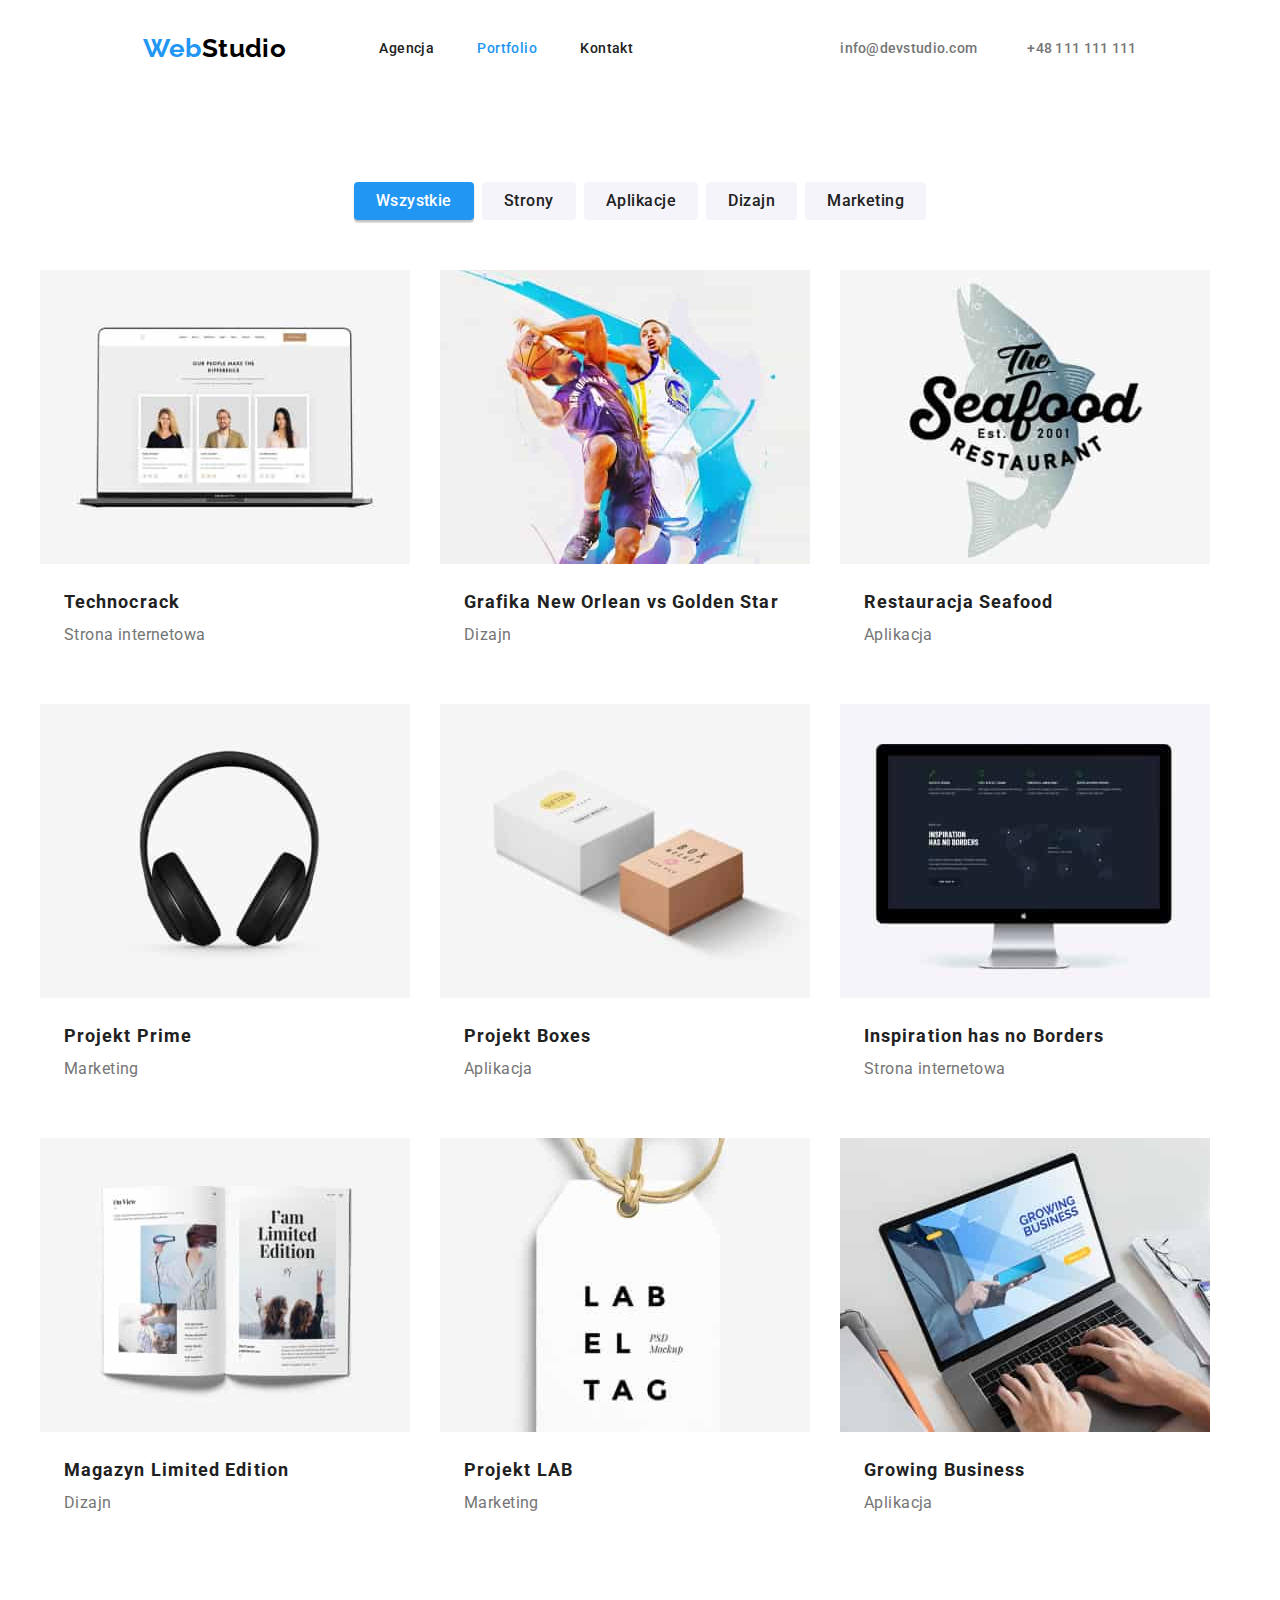
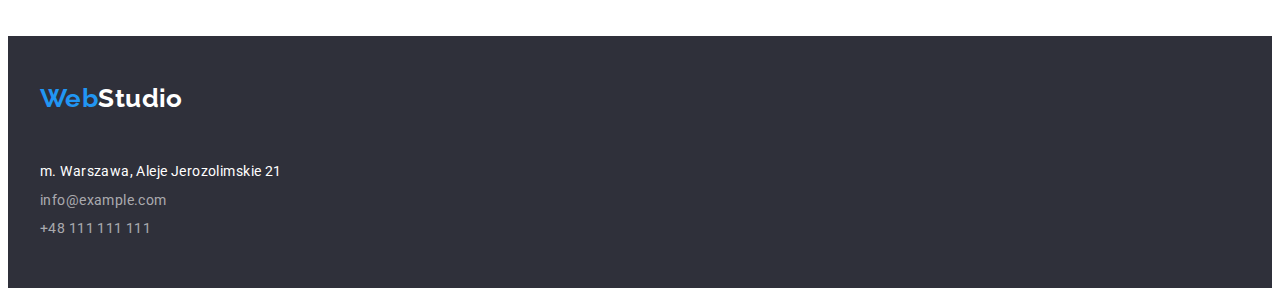
==== commit 7646c3fa: "str 2 1934" ====
--- a/portfolio.html
+++ b/portfolio.html
@@ -45,64 +45,84 @@
 		</header>
 
 		<main>
-			<section class="container">
-				<div class="portfolio-layout">
-					<h1 class="visually-hidden">Moje portfolio</h1>
-					<ul class="buttons-layout">
-						<li><button type="button" class="buttons buttons_current">Wszystkie</button></li>
-						<li><button type="button" class="buttons">Strony</button></li>
-						<li><button type="button" class="buttons">Aplikacje</button></li>
-						<li><button type="button" class="buttons">Dizajn</button></li>
-						<li><button type="button" class="buttons">Marketing</button></li>
-					</ul>
+			<section class="section no-padding-top">
+				<div class="container">
+					<div class="portfolio-layout">
+						<h1 class="visually-hidden">Moje portfolio</h1>
+						<ul class="buttons-layout">
+							<li><button type="button" class="buttons buttons_current">Wszystkie</button></li>
+							<li><button type="button" class="buttons">Strony</button></li>
+							<li><button type="button" class="buttons">Aplikacje</button></li>
+							<li><button type="button" class="buttons">Dizajn</button></li>
+							<li><button type="button" class="buttons">Marketing</button></li>
+						</ul>
 
-					<ul class="images-layout">
-						<li>
-							<img src="./images/portfolio/01technocrack.jpg" alt="technocrack" width="370" height="294" />
-							<h3 class="image_title">Technocrack</h3>
-							<p class="image_description">Strona internetowa</p>
-						</li>
-						<li>
-							<img src="./images/portfolio/02neworlean.jpg" alt="New Orlean" width="370" height="294" />
-							<h3 class="image_title">Grafika New Orlean vs Golden Star</h3>
-							<p class="image_description">Dizajn</p>
-						</li>
-						<li>
-							<img src="./images/portfolio/03seafood.jpg" alt="seafood" width="370" height="294" />
-							<h3 class="image_title">Restauracja Seafood</h3>
-							<p class="image_description">Aplikacja</p>
-						</li>
-						<li>
-							<img src="./images/portfolio/04prime.jpg" alt="prime" width="370" height="294" />
-							<h3 class="image_title">Projekt Prime</h3>
-							<p class="image_description">Marketing</p>
-						</li>
-						<li>
-							<img src="./images/portfolio/05boxes.jpg" alt="boxes" width="370" height="294" />
-							<h3 class="image_title">Projekt Boxes</h3>
-							<p class="image_description">Aplikacja</p>
-						</li>
-						<li>
-							<img src="./images/portfolio/06inspiration.jpg" alt="inspiration" width="370" height="294" />
-							<h3 class="image_title">Inspiration has no Borders</h3>
-							<p class="image_description">Strona internetowa</p>
-						</li>
-						<li>
-							<img src="./images/portfolio/07magazyn.jpg" alt="magazyn" width="370" height="294" />
-							<h3 class="image_title">Magazyn Limited Edition</h3>
-							<p class="image_description">Dizajn</p>
-						</li>
-						<li>
-							<img src="./images/portfolio/08lab.jpg" alt="lab" width="370" height="294" />
-							<h3 class="image_title">Projekt LAB</h3>
-							<p class="image_description">Marketing</p>
-						</li>
-						<li>
-							<img src="./images/portfolio/09business.jpg" alt="business" width="370" height="294" />
-							<h3 class="image_title">Growing Business</h3>
-							<p class="image_description">Aplikacja</p>
-						</li>
-					</ul>
+						<ul class="images-layout">
+							<li>
+								<img src="./images/portfolio/01technocrack.jpg" alt="technocrack" width="370" height="294" />
+								<div class="one-image-layout">
+									<h3 class="image_title">Technocrack</h3>
+									<p class="image_description">Strona internetowa</p>
+								</div>
+							</li>
+							<li>
+								<img src="./images/portfolio/02neworlean.jpg" alt="New Orlean" width="370" height="294" />
+								<div class="one-image-layout">
+									<h3 class="image_title">Grafika New Orlean vs Golden Star</h3>
+									<p class="image_description">Dizajn</p>
+								</div>
+							</li>
+							<li>
+								<img src="./images/portfolio/03seafood.jpg" alt="seafood" width="370" height="294" />
+								<div class="one-image-layout">
+									<h3 class="image_title">Restauracja Seafood</h3>
+									<p class="image_description">Aplikacja</p>
+								</div>
+							</li>
+							<li>
+								<img src="./images/portfolio/04prime.jpg" alt="prime" width="370" height="294" />
+								<div class="one-image-layout">
+									<h3 class="image_title">Projekt Prime</h3>
+									<p class="image_description">Marketing</p>
+								</div>
+							</li>
+							<li>
+								<img src="./images/portfolio/05boxes.jpg" alt="boxes" width="370" height="294" />
+								<div class="one-image-layout">
+									<h3 class="image_title">Projekt Boxes</h3>
+									<p class="image_description">Aplikacja</p>
+								</div>
+							</li>
+							<li>
+								<img src="./images/portfolio/06inspiration.jpg" alt="inspiration" width="370" height="294" />
+								<div class="one-image-layout">
+									<h3 class="image_title">Inspiration has no Borders</h3>
+									<p class="image_description">Strona internetowa</p>
+								</div>
+							</li>
+							<li>
+								<img src="./images/portfolio/07magazyn.jpg" alt="magazyn" width="370" height="294" />
+								<div class="one-image-layout">
+									<h3 class="image_title">Magazyn Limited Edition</h3>
+									<p class="image_description">Dizajn</p>
+								</div>
+							</li>
+							<li>
+								<img src="./images/portfolio/08lab.jpg" alt="lab" width="370" height="294" />
+								<div class="one-image-layout">
+									<h3 class="image_title">Projekt LAB</h3>
+									<p class="image_description">Marketing</p>
+								</div>
+							</li>
+							<li>
+								<img src="./images/portfolio/09business.jpg" alt="business" width="370" height="294" />
+								<div class="one-image-layout">
+									<h3 class="image_title">Growing Business</h3>
+									<p class="image_description">Aplikacja</p>
+								</div>
+							</li>
+						</ul>
+					</div>
 				</div>
 			</section>
 		</main>
--- a/css/styles.css
+++ b/css/styles.css
@@ -386,3 +386,9 @@
 	height: 404px;
 	flex-basis: 370px;
 }
+.one-image-layout {
+	display: flex;
+	flex-direction: column;
+	padding: 20px 24px;
+	justify-content: space-between;
+}
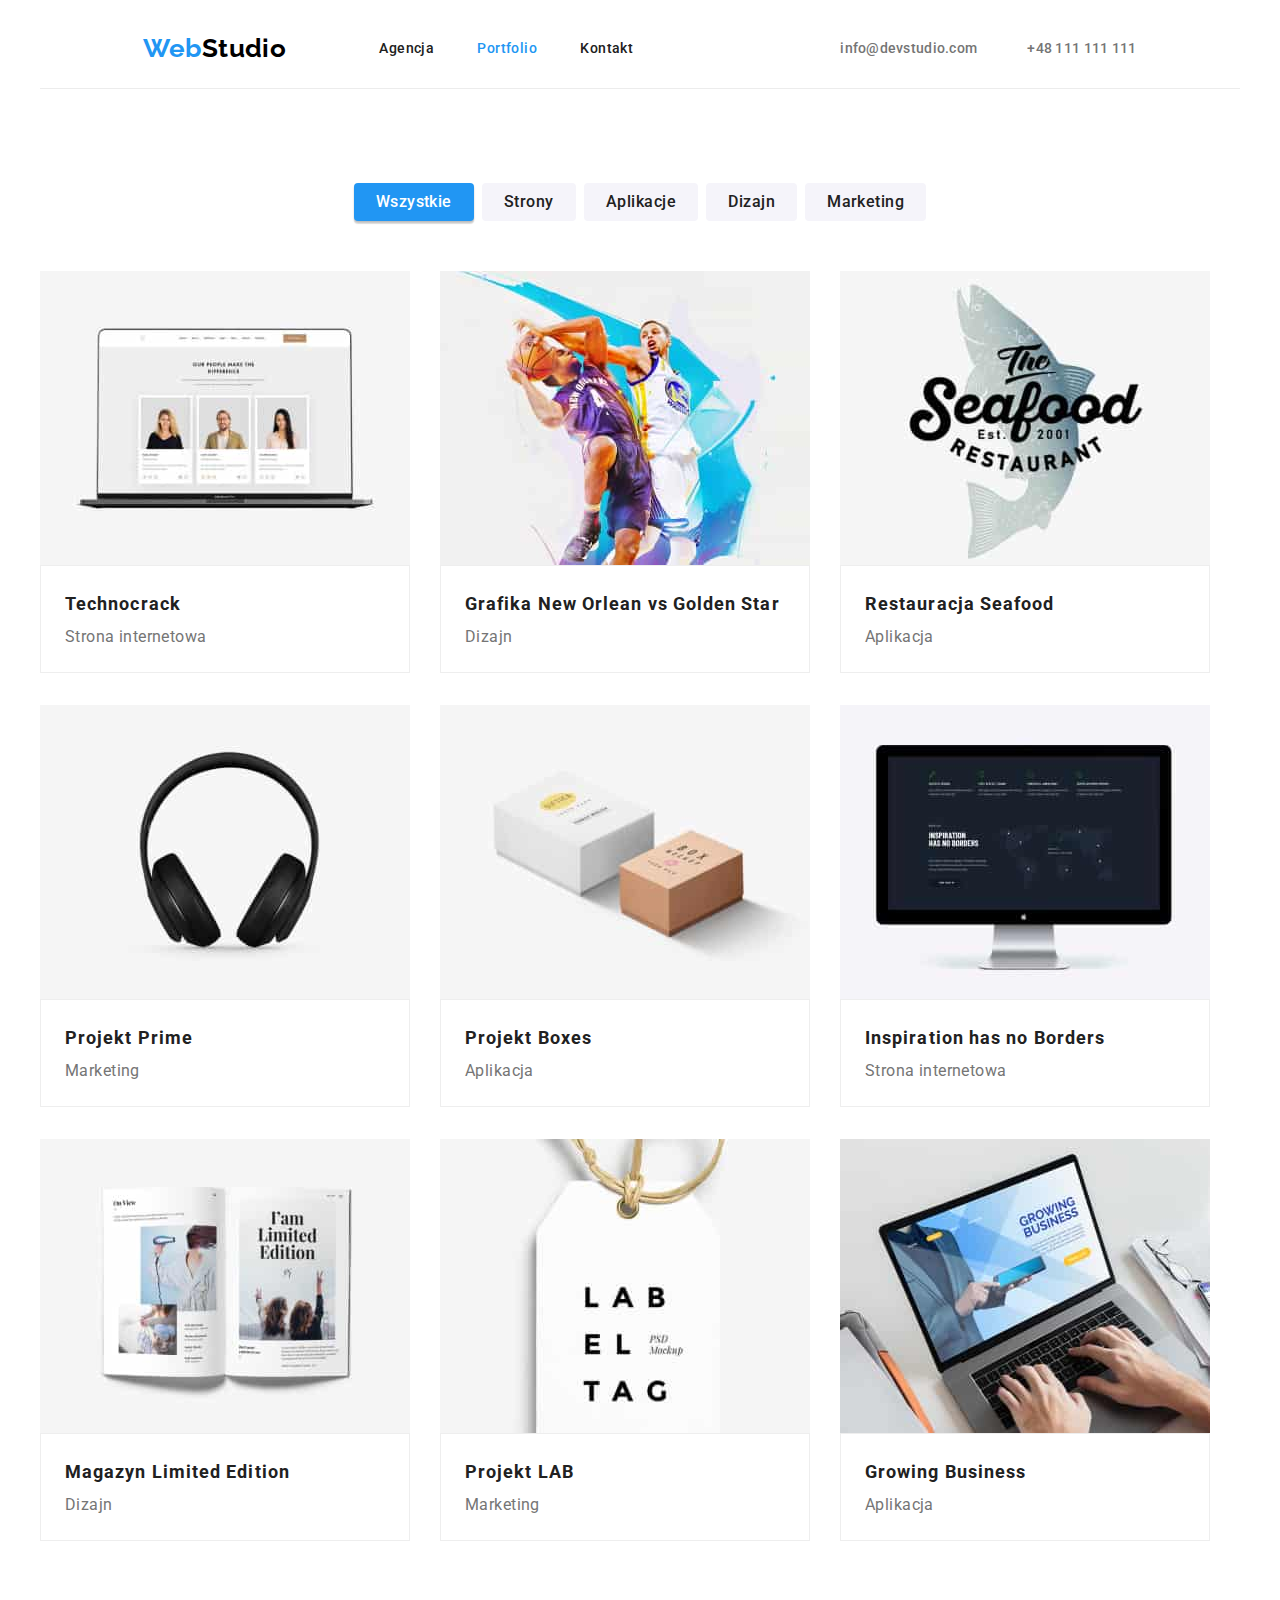
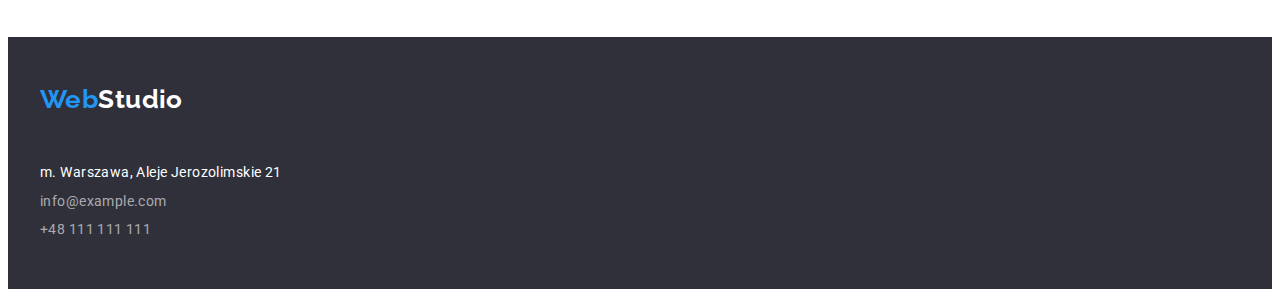
==== commit 8b37d97a: "korekta port" ====
--- a/portfolio.html
+++ b/portfolio.html
@@ -45,7 +45,7 @@
 		</header>
 
 		<main>
-			<section class="section no-padding-top">
+			<section class="section">
 				<div class="container">
 					<div class="portfolio-layout">
 						<h1 class="visually-hidden">Moje portfolio</h1>
--- a/css/styles.css
+++ b/css/styles.css
@@ -90,6 +90,7 @@
 	justify-content: space-around;
 	align-items: center;
 	height: 80px;
+	border-bottom: 1px solid rgba(236, 236, 236, 1);
 }
 .header-left {
 	display: flex;
@@ -373,7 +374,7 @@
 	flex-direction: column;
 	justify-content: space-between;
 	justify-items: center;
-	margin-top: 94px;
+	/*margin-top: 94px;*/
 	height: 1360px;
 }
 
@@ -391,4 +392,5 @@
 	flex-direction: column;
 	padding: 20px 24px;
 	justify-content: space-between;
-}
+	border: 1px solid rgba(238, 238, 238, 1);
+}
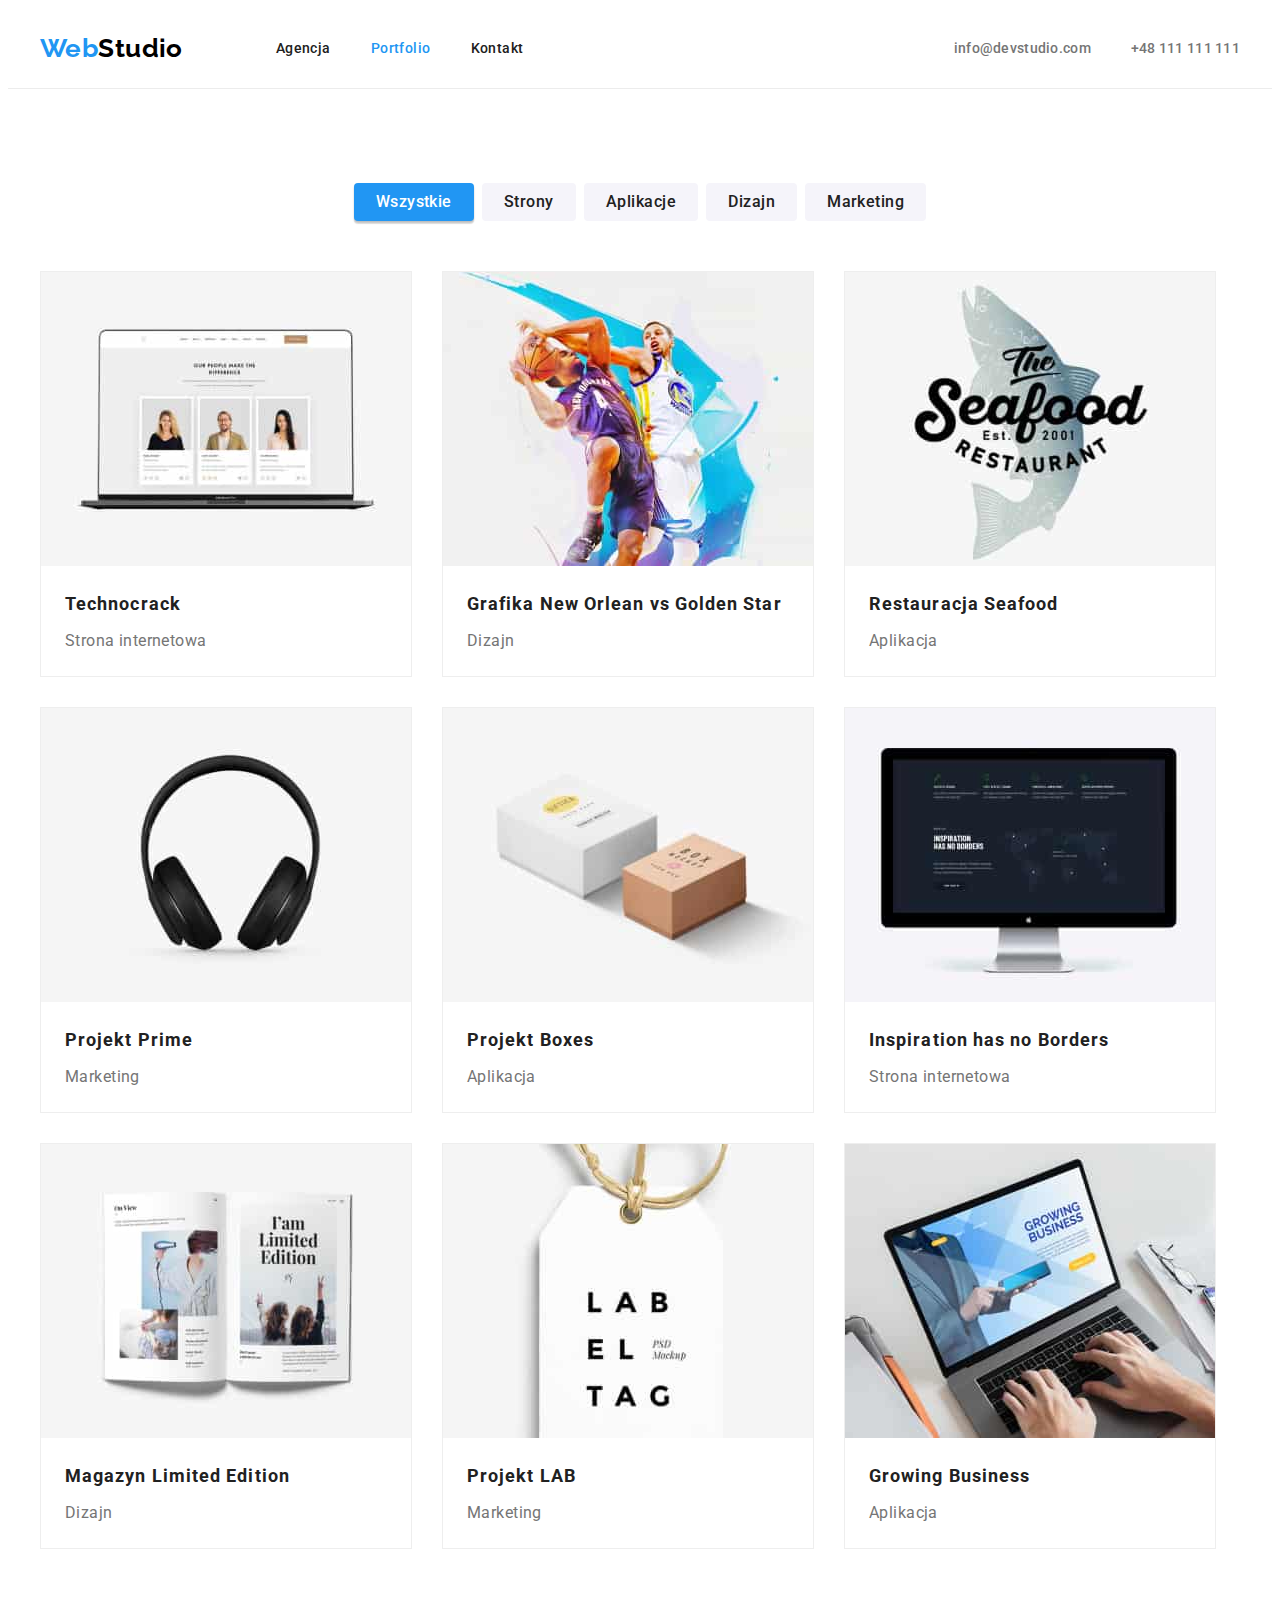
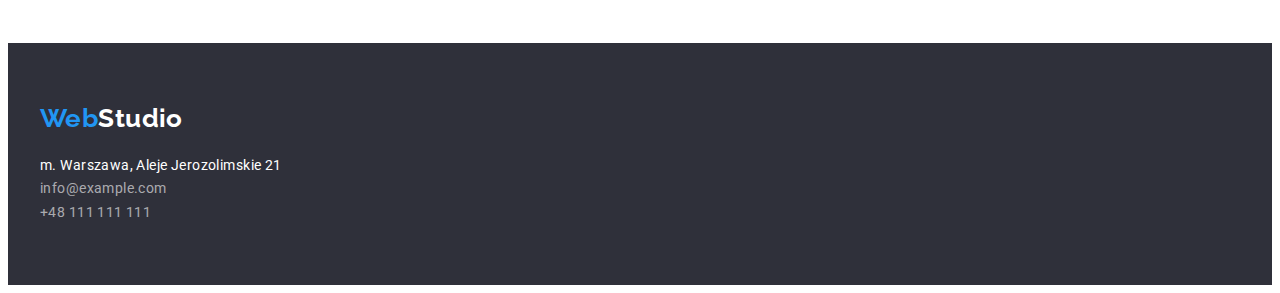
==== commit 5ec8bfd1: "poprawka _8II_19:00" ====
--- a/portfolio.html
+++ b/portfolio.html
@@ -21,137 +21,119 @@
 		/>
 	</head>
 	<body>
-		<header>
-			<div class="container">
-				<div class="header">
-					<div class="header-left">
-						<div class="header-logo">
-							<a href="index.html" class="logo"><span class="logo_first_word">Web</span>Studio</a>
-						</div>
-						<nav>
-							<ul>
-								<li><a href="index.html" class="menu">Agencja</a></li>
-								<li><a href="portfolio.html" class="menu current">Portfolio</a></li>
-								<li><a href="#" class="menu">Kontakt</a></li>
-							</ul>
-						</nav>
-					</div>
-					<ul class="header-right">
-						<li><a href="mailto:info@devstudio.com" class="address_top_email">info@devstudio.com</a></li>
-						<li><a href="tel:+48111111111" class="address_top_tel">+48 111 111 111</a></li>
-					</ul>
+		<header class="header_border">
+			<div class="container header">
+				<div class="header-left">
+					<a href="index.html" class="logo"><span class="logo_first_word">Web</span>Studio</a>
+
+					<nav style="margin-left: 93px">
+						<ul>
+							<li><a href="index.html" class="menu">Agencja</a></li>
+							<li><a href="portfolio.html" class="menu current">Portfolio</a></li>
+							<li><a href="#" class="menu">Kontakt</a></li>
+						</ul>
+					</nav>
 				</div>
+				<ul class="header-right">
+					<li><a href="mailto:info@devstudio.com" class="address_top_email">info@devstudio.com</a></li>
+					<li><a href="tel:+48111111111" class="address_top_tel">+48 111 111 111</a></li>
+				</ul>
 			</div>
 		</header>
 
 		<main>
 			<section class="section">
 				<div class="container">
-					<div class="portfolio-layout">
-						<h1 class="visually-hidden">Moje portfolio</h1>
-						<ul class="buttons-layout">
-							<li><button type="button" class="buttons buttons_current">Wszystkie</button></li>
-							<li><button type="button" class="buttons">Strony</button></li>
-							<li><button type="button" class="buttons">Aplikacje</button></li>
-							<li><button type="button" class="buttons">Dizajn</button></li>
-							<li><button type="button" class="buttons">Marketing</button></li>
-						</ul>
+					<h1 class="visually-hidden">Moje portfolio</h1>
+					<ul class="buttons-layout">
+						<li><button type="button" class="buttons buttons_current">Wszystkie</button></li>
+						<li><button type="button" class="buttons">Strony</button></li>
+						<li><button type="button" class="buttons">Aplikacje</button></li>
+						<li><button type="button" class="buttons">Dizajn</button></li>
+						<li><button type="button" class="buttons">Marketing</button></li>
+					</ul>
+					<ul class="images-layout">
+						<li>
+							<img src="./images/portfolio/01technocrack.jpg" alt="technocrack" width="370" height="294" />
+							<h3 class="image_title">Technocrack</h3>
+							<p class="image_description">Strona internetowa</p>
+						</li>
+						<li>
+							<img src="./images/portfolio/02neworlean.jpg" alt="New Orlean" width="370" height="294" />
 
-						<ul class="images-layout">
-							<li>
-								<img src="./images/portfolio/01technocrack.jpg" alt="technocrack" width="370" height="294" />
-								<div class="one-image-layout">
-									<h3 class="image_title">Technocrack</h3>
-									<p class="image_description">Strona internetowa</p>
-								</div>
-							</li>
-							<li>
-								<img src="./images/portfolio/02neworlean.jpg" alt="New Orlean" width="370" height="294" />
-								<div class="one-image-layout">
-									<h3 class="image_title">Grafika New Orlean vs Golden Star</h3>
-									<p class="image_description">Dizajn</p>
-								</div>
-							</li>
-							<li>
-								<img src="./images/portfolio/03seafood.jpg" alt="seafood" width="370" height="294" />
-								<div class="one-image-layout">
-									<h3 class="image_title">Restauracja Seafood</h3>
-									<p class="image_description">Aplikacja</p>
-								</div>
-							</li>
-							<li>
-								<img src="./images/portfolio/04prime.jpg" alt="prime" width="370" height="294" />
-								<div class="one-image-layout">
-									<h3 class="image_title">Projekt Prime</h3>
-									<p class="image_description">Marketing</p>
-								</div>
-							</li>
-							<li>
-								<img src="./images/portfolio/05boxes.jpg" alt="boxes" width="370" height="294" />
-								<div class="one-image-layout">
-									<h3 class="image_title">Projekt Boxes</h3>
-									<p class="image_description">Aplikacja</p>
-								</div>
-							</li>
-							<li>
-								<img src="./images/portfolio/06inspiration.jpg" alt="inspiration" width="370" height="294" />
-								<div class="one-image-layout">
-									<h3 class="image_title">Inspiration has no Borders</h3>
-									<p class="image_description">Strona internetowa</p>
-								</div>
-							</li>
-							<li>
-								<img src="./images/portfolio/07magazyn.jpg" alt="magazyn" width="370" height="294" />
-								<div class="one-image-layout">
-									<h3 class="image_title">Magazyn Limited Edition</h3>
-									<p class="image_description">Dizajn</p>
-								</div>
-							</li>
-							<li>
-								<img src="./images/portfolio/08lab.jpg" alt="lab" width="370" height="294" />
-								<div class="one-image-layout">
-									<h3 class="image_title">Projekt LAB</h3>
-									<p class="image_description">Marketing</p>
-								</div>
-							</li>
-							<li>
-								<img src="./images/portfolio/09business.jpg" alt="business" width="370" height="294" />
-								<div class="one-image-layout">
-									<h3 class="image_title">Growing Business</h3>
-									<p class="image_description">Aplikacja</p>
-								</div>
-							</li>
-						</ul>
-					</div>
+							<h3 class="image_title">Grafika New Orlean vs Golden Star</h3>
+							<p class="image_description">Dizajn</p>
+						</li>
+						<li>
+							<img src="./images/portfolio/03seafood.jpg" alt="seafood" width="370" height="294" />
+
+							<h3 class="image_title">Restauracja Seafood</h3>
+							<p class="image_description">Aplikacja</p>
+						</li>
+						<li>
+							<img src="./images/portfolio/04prime.jpg" alt="prime" width="370" height="294" />
+
+							<h3 class="image_title">Projekt Prime</h3>
+							<p class="image_description">Marketing</p>
+						</li>
+						<li>
+							<img src="./images/portfolio/05boxes.jpg" alt="boxes" width="370" height="294" />
+
+							<h3 class="image_title">Projekt Boxes</h3>
+							<p class="image_description">Aplikacja</p>
+						</li>
+						<li>
+							<img src="./images/portfolio/06inspiration.jpg" alt="inspiration" width="370" height="294" />
+
+							<h3 class="image_title">Inspiration has no Borders</h3>
+							<p class="image_description">Strona internetowa</p>
+						</li>
+						<li>
+							<img src="./images/portfolio/07magazyn.jpg" alt="magazyn" width="370" height="294" />
+
+							<h3 class="image_title">Magazyn Limited Edition</h3>
+							<p class="image_description">Dizajn</p>
+						</li>
+						<li>
+							<img src="./images/portfolio/08lab.jpg" alt="lab" width="370" height="294" />
+
+							<h3 class="image_title">Projekt LAB</h3>
+							<p class="image_description">Marketing</p>
+						</li>
+						<li>
+							<img src="./images/portfolio/09business.jpg" alt="business" width="370" height="294" />
+
+							<h3 class="image_title">Growing Business</h3>
+							<p class="image_description">Aplikacja</p>
+						</li>
+					</ul>
 				</div>
 			</section>
 		</main>
 
 		<footer class="footer-background">
-			<div class="container">
-				<div class="footer-layout">
-					<a href="index.html" class="logo">
-						<span class="logo_first_word">Web</span><span class="logo_second_word_footer">Studio</span>
-					</a>
-					<address class="footer-delete-italic">
-						<ul class="address-layout">
-							<li>
-								<a
-									href="https://goo.gl/maps/itPmvaoKHj2uYjHUA"
-									target="_blank"
-									rel="nofollow noopener noreferrer"
-									class="footer-address"
-								>
-									m. Warszawa, Aleje Jerozolimskie 21
-								</a>
-							</li>
-							<li>
-								<a href="mailto:info@example.com" class="footer_mail_tel">info@example.com</a>
-							</li>
-							<li><a href="tel:+48111111111" class="footer_mail_tel">+48 111 111 111</a></li>
-						</ul>
-					</address>
-				</div>
+			<div class="container" style="padding-top: 60px">
+				<a href="index.html" class="logo">
+					<span class="logo_first_word">Web</span><span class="logo_second_word_footer">Studio</span>
+				</a>
+				<address style="padding-bottom: 60px; margin-top: 20px">
+					<ul>
+						<li>
+							<a
+								href="https://goo.gl/maps/itPmvaoKHj2uYjHUA"
+								target="_blank"
+								rel="nofollow noopener noreferrer"
+								class="footer-address"
+							>
+								m. Warszawa, Aleje Jerozolimskie 21
+							</a>
+						</li>
+						<li>
+							<a href="mailto:info@example.com" class="footer_mail_tel">info@example.com</a>
+						</li>
+						<li><a href="tel:+48111111111" class="footer_mail_tel">+48 111 111 111</a></li>
+					</ul>
+				</address>
 			</div>
 		</footer>
 	</body>
--- a/css/styles.css
+++ b/css/styles.css
@@ -61,7 +61,6 @@
 .section {
 	padding-top: 94px;
 	padding-bottom: 94px;
-	display: flex;
 }
 .no-padding-top {
 	padding-top: 0;
@@ -77,34 +76,33 @@
 	display: flex;
 	align-items: center;
 }
+
+.header_border {
+	border-bottom: 1px solid rgba(236, 236, 236, 1);
+}
+
 header nav ul {
 	display: flex;
 	align-items: center;
-	justify-content: space-between;
-	width: 254px;
-	height: 16px;
+	gap: 40px;
 }
 
 .header {
 	display: flex;
-	justify-content: space-around;
 	align-items: center;
 	height: 80px;
-	border-bottom: 1px solid rgba(236, 236, 236, 1);
 }
 .header-left {
 	display: flex;
 	align-items: center;
 	justify-content: flex-start;
 }
-.header-logo {
-	padding-right: 93px;
-}
 
 .header-right {
 	display: flex;
 	align-items: center;
-	justify-content: flex-end;
+	margin-left: auto;
+	gap: 40px;
 }
 
 .logo {
@@ -113,7 +111,6 @@
 	line-height: 1.1738;
 	font-weight: 700;
 	color: var(--logo-color-text);
-	width: 145px;
 }
 .logo_first_word {
 	color: #2196f3;
@@ -149,7 +146,6 @@
 	line-height: 1.14;
 	letter-spacing: 0.02em;
 	color: var(--owner-text-color);
-	padding-left: 50px;
 }
 
 .hero-layout {
@@ -169,9 +165,9 @@
 	letter-spacing: 0.06em;
 	cursor: pointer;
 	font-family: inherit;
-	width: 200px;
-	height: 50px;
-	text-align: center;
+	text-align: center;
+	margin: 0 auto;
+	padding: 10px 42px;
 }
 .button_page1:hover {
 	color: #000;
@@ -185,7 +181,8 @@
 	letter-spacing: 0.06em;
 	text-transform: uppercase;
 	color: rgba(255, 255, 255, 1);
-	padding-bottom: 30px;
+	margin: 0 auto;
+	margin-bottom: 30px;
 	width: 696px;
 }
 
@@ -232,6 +229,7 @@
 }
 
 .what-we-do-layout {
+	/*usunąć? */
 	display: flex;
 	flex-direction: column;
 	justify-content: space-between;
@@ -240,25 +238,12 @@
 }
 
 .team-layout {
-	height: 648px;
-	display: flex;
-	flex-direction: column;
-	justify-content: space-around;
-	justify-items: center;
-}
-.team-layout ul {
-	display: flex;
-	height: 368px;
+	display: flex;
 	justify-content: space-between;
 }
-.team-layout ul li {
+
+.team-layout li {
 	background-color: #ffffff;
-}
-.image-desc {
-	display: flex;
-	flex-direction: column;
-	justify-content: space-evenly;
-	height: 108px;
 }
 
 .image_title {
@@ -266,37 +251,27 @@
 	line-height: 2;
 	font-weight: 700;
 	letter-spacing: 0.06em;
+	margin-top: 20px;
+	padding: 0 24px;
 }
 .image_description {
 	font-size: 16px;
 	line-height: 1.875;
 	font-weight: 400;
 	color: #757575;
-}
-.footer-layout {
-	display: flex;
-	flex-direction: column;
-	justify-content: space-evenly;
-	height: 252px;
-}
-.address-layout {
-	height: 81px;
-	display: flex;
-	flex-direction: column;
-	justify-content: space-between;
-}
+	margin-bottom: 20px;
+	margin-top: 4px;
+	padding: 0 24px;
+}
+
 .footer-address {
 	font-weight: 400;
 	line-height: 1.71;
 	color: #fff;
 }
-.footer-delete-italic {
-	font-style: normal;
-	/* usuwam domyślny styl ITALIC dla <address> */
-}
+
 .footer-background {
 	background-color: var(--background-footer-color);
-	height: 252px;
 }
 
 .footer_mail_tel {
@@ -309,6 +284,7 @@
 }
 .dark_background {
 	background-color: var(--background-footer-color);
+	padding: 200px 0;
 }
 .team_background {
 	background-color: var(--buttons-port-color);
@@ -324,6 +300,7 @@
 .lorem-text {
 	line-height: 1.71;
 	color: #757575;
+	margin-top: 10px;
 }
 .section-title {
 	font-weight: 700;
@@ -332,6 +309,7 @@
 	text-align: center;
 	letter-spacing: 0.03em;
 	color: #212121;
+	margin-bottom: 50px;
 }
 .name {
 	font-weight: 500;
@@ -339,6 +317,7 @@
 	line-height: 1.18;
 	text-align: center;
 	letter-spacing: 0.03em;
+	margin-top: 30px;
 }
 .description {
 	font-weight: 400;
@@ -347,6 +326,8 @@
 	text-align: center;
 	letter-spacing: 0.03em;
 	color: #757575;
+	margin-top: 10px;
+	margin-bottom: 30px;
 }
 .visually-hidden {
 	position: absolute;
@@ -368,14 +349,8 @@
 	display: flex;
 	justify-content: center;
 	gap: 8px;
-}
-.portfolio-layout {
-	display: flex;
-	flex-direction: column;
-	justify-content: space-between;
-	justify-items: center;
-	/*margin-top: 94px;*/
-	height: 1360px;
+	min-height: 54px;
+	margin-bottom: 34px;
 }
 
 .images-layout {
@@ -384,13 +359,13 @@
 	gap: 30px;
 }
 .images-layout li {
-	height: 404px;
+	border: 1px solid rgba(238, 238, 238, 1);
 	flex-basis: 370px;
 }
-.one-image-layout {
+/*.one-image-layout {
 	display: flex;
 	flex-direction: column;
 	padding: 20px 24px;
 	justify-content: space-between;
 	border: 1px solid rgba(238, 238, 238, 1);
-}
+}*/
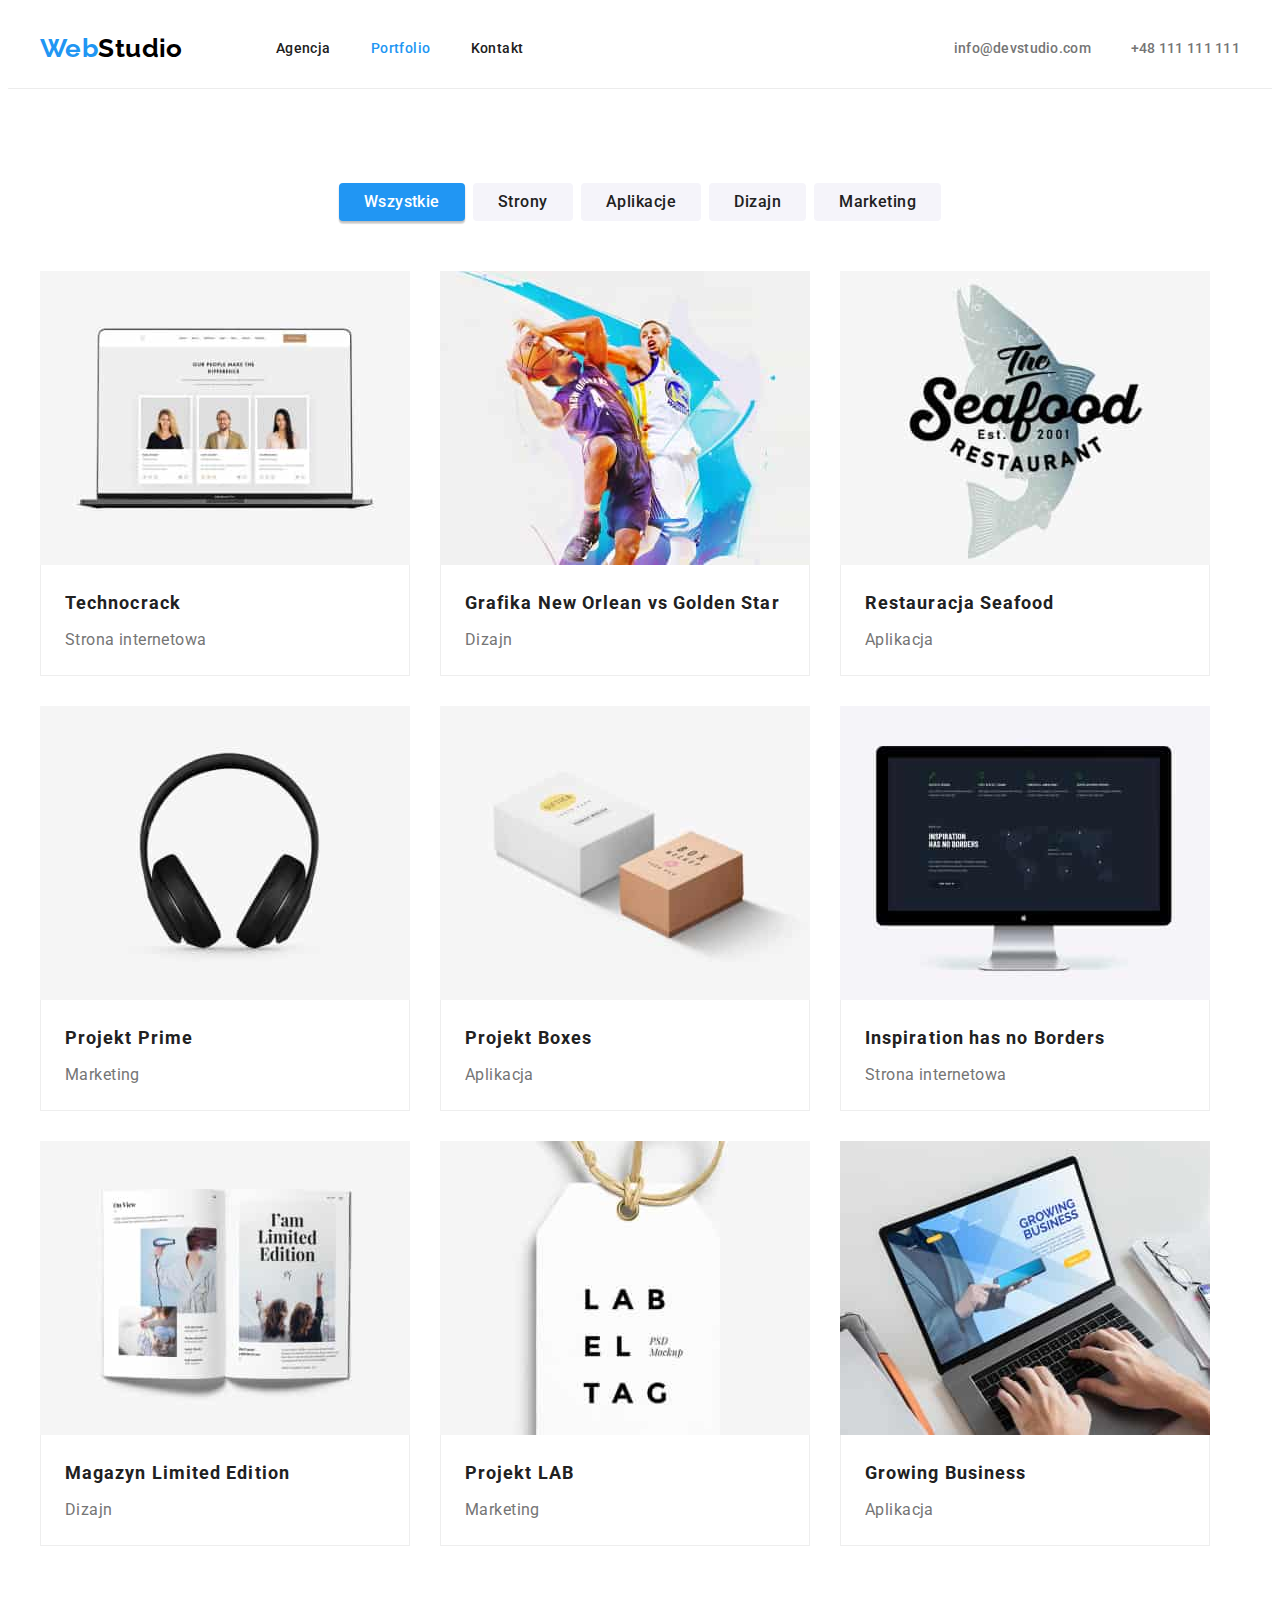
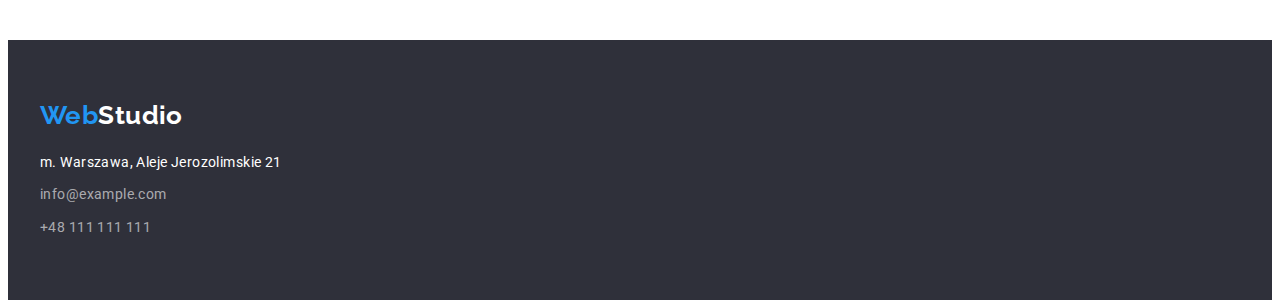
==== commit a8418f21: "korekta 2" ====
--- a/portfolio.html
+++ b/portfolio.html
@@ -23,17 +23,15 @@
 	<body>
 		<header class="header_border">
 			<div class="container header">
-				<div class="header-left">
-					<a href="index.html" class="logo"><span class="logo_first_word">Web</span>Studio</a>
+				<a href="index.html" class="logo"><span class="logo_first_word">Web</span>Studio</a>
+				<nav class="nav-margin">
+					<ul>
+						<li><a href="index.html" class="menu">Agencja</a></li>
+						<li><a href="portfolio.html" class="menu current">Portfolio</a></li>
+						<li><a href="#" class="menu">Kontakt</a></li>
+					</ul>
+				</nav>
 
-					<nav style="margin-left: 93px">
-						<ul>
-							<li><a href="index.html" class="menu">Agencja</a></li>
-							<li><a href="portfolio.html" class="menu current">Portfolio</a></li>
-							<li><a href="#" class="menu">Kontakt</a></li>
-						</ul>
-					</nav>
-				</div>
 				<ul class="header-right">
 					<li><a href="mailto:info@devstudio.com" class="address_top_email">info@devstudio.com</a></li>
 					<li><a href="tel:+48111111111" class="address_top_tel">+48 111 111 111</a></li>
@@ -55,56 +53,66 @@
 					<ul class="images-layout">
 						<li>
 							<img src="./images/portfolio/01technocrack.jpg" alt="technocrack" width="370" height="294" />
-							<h3 class="image_title">Technocrack</h3>
-							<p class="image_description">Strona internetowa</p>
+							<div class="title-desc-layout">
+								<h3 class="image_title">Technocrack</h3>
+								<p class="image_description">Strona internetowa</p>
+							</div>
 						</li>
 						<li>
 							<img src="./images/portfolio/02neworlean.jpg" alt="New Orlean" width="370" height="294" />
-
-							<h3 class="image_title">Grafika New Orlean vs Golden Star</h3>
-							<p class="image_description">Dizajn</p>
+							<div class="title-desc-layout">
+								<h3 class="image_title">Grafika New Orlean vs Golden Star</h3>
+								<p class="image_description">Dizajn</p>
+							</div>
 						</li>
 						<li>
 							<img src="./images/portfolio/03seafood.jpg" alt="seafood" width="370" height="294" />
-
-							<h3 class="image_title">Restauracja Seafood</h3>
-							<p class="image_description">Aplikacja</p>
+							<div class="title-desc-layout">
+								<h3 class="image_title">Restauracja Seafood</h3>
+								<p class="image_description">Aplikacja</p>
+							</div>
 						</li>
 						<li>
 							<img src="./images/portfolio/04prime.jpg" alt="prime" width="370" height="294" />
-
-							<h3 class="image_title">Projekt Prime</h3>
-							<p class="image_description">Marketing</p>
+							<div class="title-desc-layout">
+								<h3 class="image_title">Projekt Prime</h3>
+								<p class="image_description">Marketing</p>
+							</div>
 						</li>
 						<li>
 							<img src="./images/portfolio/05boxes.jpg" alt="boxes" width="370" height="294" />
-
-							<h3 class="image_title">Projekt Boxes</h3>
-							<p class="image_description">Aplikacja</p>
+							<div class="title-desc-layout">
+								<h3 class="image_title">Projekt Boxes</h3>
+								<p class="image_description">Aplikacja</p>
+							</div>
 						</li>
 						<li>
 							<img src="./images/portfolio/06inspiration.jpg" alt="inspiration" width="370" height="294" />
-
-							<h3 class="image_title">Inspiration has no Borders</h3>
-							<p class="image_description">Strona internetowa</p>
+							<div class="title-desc-layout">
+								<h3 class="image_title">Inspiration has no Borders</h3>
+								<p class="image_description">Strona internetowa</p>
+							</div>
 						</li>
 						<li>
 							<img src="./images/portfolio/07magazyn.jpg" alt="magazyn" width="370" height="294" />
-
-							<h3 class="image_title">Magazyn Limited Edition</h3>
-							<p class="image_description">Dizajn</p>
+							<div class="title-desc-layout">
+								<h3 class="image_title">Magazyn Limited Edition</h3>
+								<p class="image_description">Dizajn</p>
+							</div>
 						</li>
 						<li>
 							<img src="./images/portfolio/08lab.jpg" alt="lab" width="370" height="294" />
-
-							<h3 class="image_title">Projekt LAB</h3>
-							<p class="image_description">Marketing</p>
+							<div class="title-desc-layout">
+								<h3 class="image_title">Projekt LAB</h3>
+								<p class="image_description">Marketing</p>
+							</div>
 						</li>
 						<li>
 							<img src="./images/portfolio/09business.jpg" alt="business" width="370" height="294" />
-
-							<h3 class="image_title">Growing Business</h3>
-							<p class="image_description">Aplikacja</p>
+							<div class="title-desc-layout">
+								<h3 class="image_title">Growing Business</h3>
+								<p class="image_description">Aplikacja</p>
+							</div>
 						</li>
 					</ul>
 				</div>
@@ -112,13 +120,13 @@
 		</main>
 
 		<footer class="footer-background">
-			<div class="container" style="padding-top: 60px">
+			<div class="container">
 				<a href="index.html" class="logo">
 					<span class="logo_first_word">Web</span><span class="logo_second_word_footer">Studio</span>
 				</a>
-				<address style="padding-bottom: 60px; margin-top: 20px">
+				<address>
 					<ul>
-						<li>
+						<li class="list-margin">
 							<a
 								href="https://goo.gl/maps/itPmvaoKHj2uYjHUA"
 								target="_blank"
@@ -128,7 +136,7 @@
 								m. Warszawa, Aleje Jerozolimskie 21
 							</a>
 						</li>
-						<li>
+						<li class="list-margin">
 							<a href="mailto:info@example.com" class="footer_mail_tel">info@example.com</a>
 						</li>
 						<li><a href="tel:+48111111111" class="footer_mail_tel">+48 111 111 111</a></li>
--- a/css/styles.css
+++ b/css/styles.css
@@ -51,6 +51,11 @@
 }
 address {
 	font-style: normal;
+	margin-top: 20px;
+}
+
+.list-margin {
+	margin-bottom: 9px;
 }
 button {
 	display: block;
@@ -92,11 +97,11 @@
 	align-items: center;
 	height: 80px;
 }
-.header-left {
+/*.header-left {
 	display: flex;
 	align-items: center;
 	justify-content: flex-start;
-}
+}  */
 
 .header-right {
 	display: flex;
@@ -111,6 +116,9 @@
 	line-height: 1.1738;
 	font-weight: 700;
 	color: var(--logo-color-text);
+}
+.nav-margin {
+	margin-left: 93px;
 }
 .logo_first_word {
 	color: #2196f3;
@@ -201,7 +209,7 @@
 	background-color: var(--buttons-port-color);
 	letter-spacing: 0.03em;
 	color: var(--main-text-color);
-	padding: 6px 22px;
+	padding: 6px 25px;
 }
 .buttons:hover {
 	background-color: #2196f3;
@@ -244,6 +252,8 @@
 
 .team-layout li {
 	background-color: #ffffff;
+	box-shadow: 0px 1px 3px rgba(0, 0, 0, 0.12), 0px 1px 1px rgba(0, 0, 0, 0.14), 0px 2px 1px rgba(0, 0, 0, 0.2);
+	border-radius: 0px 0px 4px 4px;
 }
 
 .image_title {
@@ -251,17 +261,19 @@
 	line-height: 2;
 	font-weight: 700;
 	letter-spacing: 0.06em;
-	margin-top: 20px;
-	padding: 0 24px;
 }
 .image_description {
 	font-size: 16px;
 	line-height: 1.875;
 	font-weight: 400;
 	color: #757575;
-	margin-bottom: 20px;
 	margin-top: 4px;
-	padding: 0 24px;
+}
+.title-desc-layout {
+	padding: 20px 24px;
+	border-left: 1px solid rgba(238, 238, 238, 1);
+	border-right: 1px solid rgba(238, 238, 238, 1);
+	border-bottom: 1px solid rgba(238, 238, 238, 1);
 }
 
 .footer-address {
@@ -272,6 +284,7 @@
 
 .footer-background {
 	background-color: var(--background-footer-color);
+	padding: 60px 0;
 }
 
 .footer_mail_tel {
@@ -317,7 +330,6 @@
 	line-height: 1.18;
 	text-align: center;
 	letter-spacing: 0.03em;
-	margin-top: 30px;
 }
 .description {
 	font-weight: 400;
@@ -327,7 +339,10 @@
 	letter-spacing: 0.03em;
 	color: #757575;
 	margin-top: 10px;
-	margin-bottom: 30px;
+}
+.name-desc-padd {
+	padding-top: 30px;
+	padding-bottom: 30px;
 }
 .visually-hidden {
 	position: absolute;
@@ -349,8 +364,7 @@
 	display: flex;
 	justify-content: center;
 	gap: 8px;
-	min-height: 54px;
-	margin-bottom: 34px;
+	margin-bottom: 50px;
 }
 
 .images-layout {
@@ -359,7 +373,6 @@
 	gap: 30px;
 }
 .images-layout li {
-	border: 1px solid rgba(238, 238, 238, 1);
 	flex-basis: 370px;
 }
 /*.one-image-layout {
